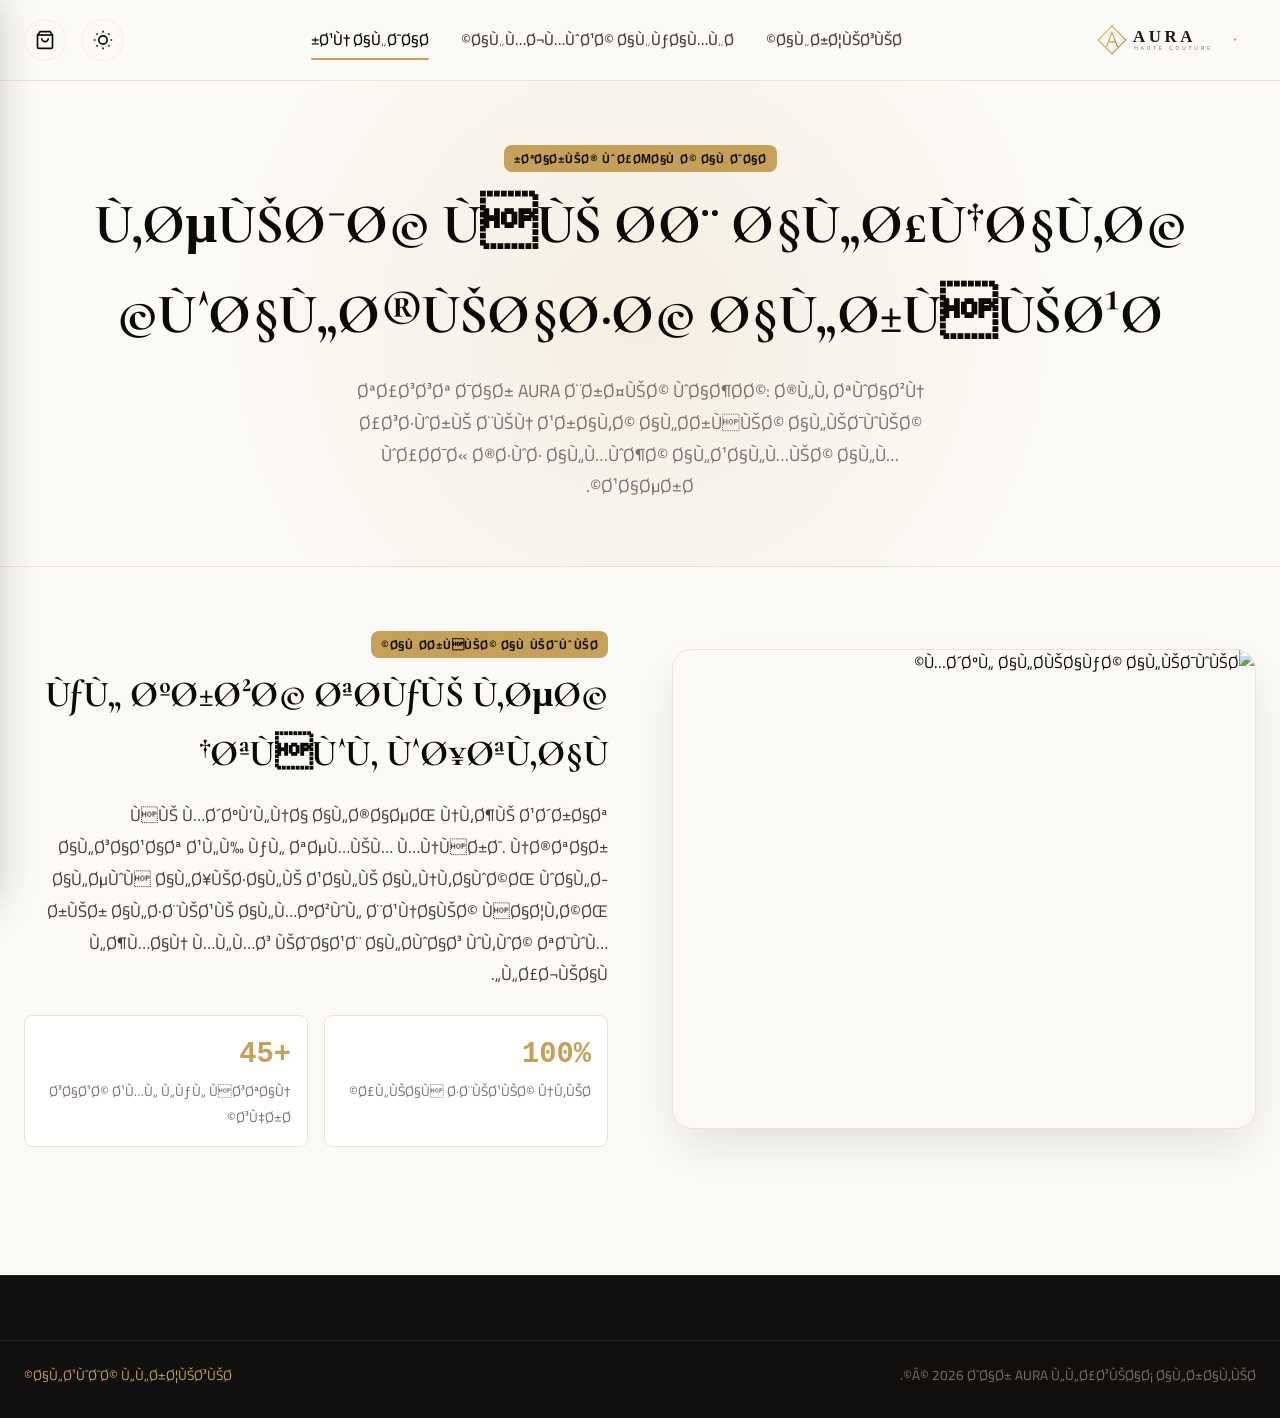
==== about.html @ a783ac0a "feat: initial commit - AURA Haute Couture luxury fashion store" ====
﻿<!DOCTYPE html>
<html lang="ar" dir="rtl" data-theme="light">
<head>
  <meta charset="UTF-8">
  <meta name="viewport" content="width=device-width, initial-scale=1.0">
  <title>Ù‚ØµØ© Ø§Ù„Ø¯Ø§Ø± â€” AURA Haute Couture</title>
  <link rel="preconnect" href="https://fonts.googleapis.com">
  <link rel="preconnect" href="https://fonts.gstatic.com" crossorigin>
  <link href="https://fonts.googleapis.com/css2?family=Cairo:wght@400;500;600;700;800&family=Cormorant+Garamond:ital,wght@0,600;0,700;1,600&family=Montserrat:wght@400;500;600;700&display=swap" rel="stylesheet">
  <style>
:root {
  /* Design Tokens from ui-ux-pro-max luxury-fashion */
  --color-primary: #1C1917;
  --color-on-primary: #FFFFFF;
  --color-secondary: #44403C;
  --color-on-secondary: #FFFFFF;
  --color-accent: #C5A059;
  --color-accent-hover: #AA853E;
  --color-accent-soft: rgba(197, 160, 89, 0.12);
  --color-background: #FBF9F5;
  --color-foreground: #0C0A09;
  --color-card: #FFFFFF;
  --color-card-foreground: #0C0A09;
  --color-muted: #F3ECE1;
  --color-muted-foreground: #78716C;
  --color-border: #E7E2DA;
  --color-border-subtle: #F0ECE4;
  --color-destructive: #DC2626;

  /* Typography */
  --font-serif: 'Cormorant Garamond', 'Cinzel', serif;
  --font-sans: 'Cairo', 'Montserrat', -apple-system, BlinkMacSystemFont, sans-serif;
  --font-mono: 'JetBrains Mono', monospace;

  /* Spacing Scale (8dp luxury rhythm) */
  --space-xs: 4px;
  --space-sm: 8px;
  --space-md: 16px;
  --space-lg: 24px;
  --space-xl: 32px;
  --space-2xl: 48px;
  --space-3xl: 64px;

  /* Elevations & Shadows */
  --shadow-sm: 0 2px 8px rgba(28, 25, 23, 0.04);
  --shadow-md: 0 10px 25px -5px rgba(28, 25, 23, 0.07);
  --shadow-lg: 0 20px 45px -10px rgba(28, 25, 23, 0.12);
  --shadow-luxury: 0 30px 60px -15px rgba(197, 160, 89, 0.2);

  /* Radii */
  --radius-sm: 8px;
  --radius-md: 14px;
  --radius-lg: 20px;
  --radius-full: 9999px;

  /* Transition curves */
  --transition-smooth: all 0.35s cubic-bezier(0.16, 1, 0.3, 1);
  --transition-fast: all 0.2s ease;
}

/* Dark Mode Overrides */
[data-theme="dark"] {
  --color-primary: #FBF9F5;
  --color-on-primary: #1C1917;
  --color-secondary: #D6D3D1;
  --color-on-secondary: #1C1917;
  --color-accent: #E5C378;
  --color-accent-hover: #D4AF37;
  --color-accent-soft: rgba(229, 195, 120, 0.14);
  --color-background: #0E0F12;
  --color-foreground: #F8FAF8;
  --color-card: #16181D;
  --color-card-foreground: #F8FAF8;
  --color-muted: #1F222A;
  --color-muted-foreground: #A1A1AA;
  --color-border: #272B35;
  --color-border-subtle: #1E2129;
  --shadow-sm: 0 2px 8px rgba(0, 0, 0, 0.4);
  --shadow-md: 0 10px 25px -5px rgba(0, 0, 0, 0.6);
  --shadow-lg: 0 20px 45px -10px rgba(0, 0, 0, 0.8);
}

/* Base reset */
*, *::before, *::after {
  box-sizing: border-box;
  margin: 0;
  padding: 0;
}

html {
  font-size: 16px;
  scroll-behavior: smooth;
}

body {
  font-family: var(--font-sans);
  background-color: var(--color-background);
  color: var(--color-foreground);
  line-height: 1.6;
  direction: rtl;
  text-align: right;
  overflow-x: hidden;
  transition: background-color 0.3s ease, color 0.3s ease;
}

/* Typography Utilities */
h1, h2, h3, h4, .font-serif {
  font-family: var(--font-serif);
  font-weight: 700;
  letter-spacing: -0.5px;
}

.text-accent { color: var(--color-accent); }
.text-muted { color: var(--color-muted-foreground); }

/* Common Buttons */
.btn {
  display: inline-flex;
  align-items: center;
  justify-content: center;
  gap: var(--space-sm);
  padding: 12px 28px;
  border-radius: var(--radius-md);
  font-weight: 700;
  font-size: 0.95rem;
  cursor: pointer;
  border: 1px solid transparent;
  transition: var(--transition-smooth);
  text-decoration: none;
  font-family: var(--font-sans);
}

.btn-primary {
  background: var(--color-primary);
  color: var(--color-on-primary);
  border-color: var(--color-primary);
}

.btn-primary:hover {
  background: var(--color-accent);
  border-color: var(--color-accent);
  color: #12100E;
  transform: translateY(-2px);
  box-shadow: var(--shadow-luxury);
}

.btn-accent {
  background: linear-gradient(135deg, var(--color-accent), var(--color-accent-hover));
  color: #12100E;
  box-shadow: 0 4px 20px var(--color-accent-soft);
}

.btn-accent:hover {
  transform: translateY(-2px);
  box-shadow: 0 8px 25px rgba(197, 160, 89, 0.35);
}

.btn-outline {
  background: transparent;
  border-color: var(--color-border);
  color: var(--color-foreground);
}

.btn-outline:hover {
  background: var(--color-muted);
  border-color: var(--color-accent);
  color: var(--color-accent);
}

.btn-icon {
  width: 42px;
  height: 42px;
  padding: 0;
  border-radius: var(--radius-full);
  display: inline-grid;
  place-items: center;
  background: transparent;
  border: 1px solid var(--color-border-subtle);
  color: var(--color-foreground);
  cursor: pointer;
  transition: var(--transition-fast);
}

.btn-icon:hover {
  background: var(--color-muted);
  color: var(--color-accent);
  border-color: var(--color-accent);
}

/* Container */
.container {
  width: 100%;
  max-width: 1280px;
  margin: 0 auto;
  padding: 0 var(--space-lg);
}

/* Header & Nav */
.site-header {
  position: sticky;
  top: 0;
  background: rgba(251, 249, 245, 0.88);
  backdrop-filter: blur(14px);
  border-bottom: 1px solid var(--color-border);
  z-index: 500;
  transition: var(--transition-fast);
}

[data-theme="dark"] .site-header {
  background: rgba(14, 15, 18, 0.88);
}

.header-inner {
  display: flex;
  justify-content: space-between;
  align-items: center;
  height: 80px;
}

.site-logo {
  display: flex;
  align-items: center;
  text-decoration: none;
}

.site-logo img, .site-logo svg {
  height: 42px;
  width: auto;
}

.main-nav {
  display: flex;
  align-items: center;
  gap: var(--space-xl);
  list-style: none;
}

.main-nav a {
  color: var(--color-secondary);
  text-decoration: none;
  font-weight: 600;
  font-size: 0.95rem;
  position: relative;
  transition: color 0.2s;
  padding: 6px 0;
}

.main-nav a:hover, .main-nav a.active {
  color: var(--color-foreground);
}

.main-nav a.active::after {
  content: '';
  position: absolute;
  bottom: 0;
  right: 0;
  width: 100%;
  height: 2px;
  background: var(--color-accent);
  border-radius: 2px;
}

.header-tools {
  display: flex;
  align-items: center;
  gap: var(--space-md);
}

.cart-trigger {
  position: relative;
}

.cart-count {
  position: absolute;
  top: -4px;
  left: -4px;
  background: var(--color-accent);
  color: #12100E;
  font-weight: 800;
  font-size: 0.7rem;
  width: 20px;
  height: 20px;
  border-radius: var(--radius-full);
  display: grid;
  place-items: center;
  box-shadow: 0 2px 6px rgba(0,0,0,0.15);
}

/* Badge tags */
.badge {
  display: inline-flex;
  align-items: center;
  padding: 4px 10px;
  border-radius: var(--radius-sm);
  font-size: 0.75rem;
  font-weight: 700;
  letter-spacing: 0.5px;
  text-transform: uppercase;
}

.badge-gold {
  background: var(--color-accent);
  color: #12100E;
}

.badge-dark {
  background: rgba(18, 16, 14, 0.85);
  color: #FFFFFF;
}

/* Card item */
.product-card {
  background: var(--color-card);
  border: 1px solid var(--color-border);
  border-radius: var(--radius-lg);
  overflow: hidden;
  transition: var(--transition-smooth);
  display: flex;
  flex-direction: column;
  position: relative;
}

.product-card:hover {
  transform: translateY(-8px);
  box-shadow: var(--shadow-lg);
  border-color: var(--color-accent);
}

.product-thumb {
  position: relative;
  aspect-ratio: 3 / 4;
  overflow: hidden;
  background: var(--color-muted);
}

.product-thumb img {
  width: 100%;
  height: 100%;
  object-fit: cover;
  transition: transform 0.6s cubic-bezier(0.16, 1, 0.3, 1);
}

.product-card:hover .product-thumb img {
  transform: scale(1.06);
}

.product-body {
  padding: var(--space-lg);
  display: flex;
  flex-direction: column;
  flex-grow: 1;
}

.product-cat {
  font-size: 0.75rem;
  font-weight: 700;
  color: var(--color-accent);
  letter-spacing: 1px;
  margin-bottom: var(--space-xs);
  text-transform: uppercase;
}

.product-title {
  font-family: var(--font-sans);
  font-size: 1.1rem;
  font-weight: 700;
  color: var(--color-foreground);
  margin-bottom: var(--space-sm);
  line-height: 1.4;
  display: -webkit-box;
  -webkit-line-clamp: 2;
  -webkit-box-orient: vertical;
  overflow: hidden;
}

.product-price {
  font-family: var(--font-mono);
  font-weight: 700;
  font-size: 1.2rem;
  color: var(--color-foreground);
  margin-top: auto;
  display: flex;
  align-items: baseline;
  gap: var(--space-sm);
}

.product-old-price {
  font-size: 0.85rem;
  color: var(--color-muted-foreground);
  text-decoration: line-through;
  font-weight: 400;
}

/* Off-canvas Cart Drawer */
.cart-drawer-overlay {
  position: fixed;
  inset: 0;
  background: rgba(0, 0, 0, 0.6);
  backdrop-filter: blur(4px);
  opacity: 0;
  visibility: hidden;
  transition: var(--transition-fast);
  z-index: 998;
}

.cart-drawer-overlay.active {
  opacity: 1;
  visibility: visible;
}

.cart-drawer {
  position: fixed;
  top: 0;
  left: 0;
  width: 100%;
  max-width: 440px;
  height: 100vh;
  background: var(--color-card);
  box-shadow: -10px 0 40px rgba(0,0,0,0.3);
  z-index: 999;
  transform: translateX(-100%);
  transition: var(--transition-smooth);
  display: flex;
  flex-direction: column;
}

.cart-drawer.active {
  transform: translateX(0);
}

.cart-drawer-header {
  padding: var(--space-lg);
  border-bottom: 1px solid var(--color-border);
  display: flex;
  justify-content: space-between;
  align-items: center;
}

.cart-items-list {
  flex-grow: 1;
  overflow-y: auto;
  padding: var(--space-lg);
  display: flex;
  flex-direction: column;
  gap: var(--space-md);
}

.cart-item-row {
  display: flex;
  gap: var(--space-md);
  align-items: center;
  padding-bottom: var(--space-md);
  border-bottom: 1px solid var(--color-border-subtle);
}

.cart-item-img {
  width: 70px;
  height: 85px;
  border-radius: var(--radius-sm);
  object-fit: cover;
  background: var(--color-muted);
}

.cart-item-info {
  flex-grow: 1;
}

.cart-drawer-footer {
  padding: var(--space-lg);
  border-top: 1px solid var(--color-border);
  background: var(--color-muted);
}

/* Footer */
.site-footer {
  background: #11100F;
  color: #D6D3D1;
  padding: var(--space-3xl) 0 var(--space-xl);
  border-top: 1px solid rgba(255, 255, 255, 0.08);
}

.footer-grid {
  display: grid;
  grid-template-columns: 2fr 1fr 1fr 1.5fr;
  gap: var(--space-2xl);
  margin-bottom: var(--space-3xl);
}

.footer-col h4 {
  color: #FFFFFF;
  font-size: 1.15rem;
  margin-bottom: var(--space-lg);
  position: relative;
  padding-bottom: var(--space-xs);
}

.footer-col ul {
  list-style: none;
  display: flex;
  flex-direction: column;
  gap: var(--space-sm);
}

.footer-col a {
  color: #A8A29E;
  text-decoration: none;
  font-size: 0.9rem;
  transition: color 0.2s;
}

.footer-col a:hover {
  color: var(--color-accent);
}

.footer-bottom {
  padding-top: var(--space-lg);
  border-top: 1px solid rgba(255, 255, 255, 0.08);
  display: flex;
  justify-content: space-between;
  align-items: center;
  font-size: 0.85rem;
  color: #78716C;
}

/* Responsive */
@media (max-width: 992px) {
  .footer-grid { grid-template-columns: 1fr 1fr; }
  .main-nav { display: none; }
}

@media (max-width: 640px) {
  .footer-grid { grid-template-columns: 1fr; }
  .header-inner { height: 68px; }
  .container { padding: 0 var(--space-md); }
}

</style>
  <style>
    .story-hero {
      padding: var(--space-3xl) 0;
      text-align: center;
      background: radial-gradient(circle at 50% 50%, var(--color-accent-soft), transparent 60%);
      border-bottom: 1px solid var(--color-border);
    }

    .story-grid {
      display: grid;
      grid-template-columns: 1fr 1fr;
      gap: var(--space-3xl);
      padding: var(--space-3xl) 0;
      align-items: center;
    }

    .story-img-frame {
      border-radius: var(--radius-lg);
      overflow: hidden;
      box-shadow: var(--shadow-lg);
      border: 1px solid var(--color-border);
      height: 480px;
    }

    .story-img-frame img {
      width: 100%;
      height: 100%;
      object-fit: cover;
    }

    @media (max-width: 800px) {
      .story-grid { grid-template-columns: 1fr; }
      .story-img-frame { height: 320px; }
    }
  </style>
</head>
<body>

  <!-- Site Header -->
  <header class="site-header">
    <div class="container header-inner">
      <a href="index.html" class="site-logo">
        <img src="./assets/icons/logo.svg" alt="AURA Logo">
      </a>
      <nav>
        <ul class="main-nav">
          <li><a href="index.html">Ø§Ù„Ø±Ø¦ÙŠØ³ÙŠØ©</a></li>
          <li><a href="catalog.html">Ø§Ù„Ù…Ø¬Ù…ÙˆØ¹Ø© Ø§Ù„ÙƒØ§Ù…Ù„Ø©</a></li>
          <li><a href="about.html" class="active">Ø¹Ù† Ø§Ù„Ø¯Ø§Ø±</a></li>
        </ul>
      </nav>
      <div class="header-tools">
        <button class="btn-icon theme-toggle" title="ØªØºÙŠÙŠØ± Ø§Ù„Ù…Ø¸Ù‡Ø±">
          <svg width="20" height="20" viewBox="0 0 24 24" fill="none" stroke="currentColor" stroke-width="2"><circle cx="12" cy="12" r="5"/><path d="M12 1v2M12 21v2M4.22 4.22l1.42 1.42M18.36 18.36l1.42 1.42M1 12h2M21 12h2M4.22 19.78l1.42-1.42M18.36 5.64l1.42-1.42"/></svg>
        </button>
        <button class="btn-icon cart-trigger" title="Ø­Ù‚ÙŠØ¨Ø© Ø§Ù„ØªØ³ÙˆÙ‚">
          <span class="cart-count">0</span>
          <svg width="20" height="20" viewBox="0 0 24 24" fill="none" stroke="currentColor" stroke-width="2"><path d="M6 2L3 6v14a2 2 0 0 0 2 2h14a2 2 0 0 0 2-2V6l-3-4z"/><line x1="3" y1="6" x2="21" y2="6"/><path d="M16 10a4 4 0 0 1-8 0"/></svg>
        </button>
      </div>
    </div>
  </header>

  <!-- Story Hero -->
  <section class="story-hero">
    <div class="container">
      <span class="badge badge-gold" style="margin-bottom: var(--space-sm);">ØªØ§Ø±ÙŠØ® ÙˆØ£ØµØ§Ù„Ø© Ø§Ù„Ø¯Ø§Ø±</span>
      <h1 style="font-size: 3.5rem; margin-bottom: var(--space-md);">Ù‚ØµÙŠØ¯Ø© ÙÙŠ Ø­Ø¨ Ø§Ù„Ø£Ù†Ø§Ù‚Ø© ÙˆØ§Ù„Ø®ÙŠØ§Ø·Ø© Ø§Ù„Ø±ÙÙŠØ¹Ø©</h1>
      <p class="text-muted" style="max-width: 600px; margin: 0 auto; font-size: 1.1rem; line-height: 1.8;">
        ØªØ£Ø³Ø³Øª Ø¯Ø§Ø± AURA Ø¨Ø±Ø¤ÙŠØ© ÙˆØ§Ø¶Ø­Ø©: Ø®Ù„Ù‚ ØªÙˆØ§Ø²Ù† Ø£Ø³Ø·ÙˆØ±ÙŠ Ø¨ÙŠÙ† Ø¹Ø±Ø§Ù‚Ø© Ø§Ù„Ø­Ø±ÙÙŠØ© Ø§Ù„ÙŠØ¯ÙˆÙŠØ© ÙˆØ£Ø­Ø¯Ø« Ø®Ø·ÙˆØ· Ø§Ù„Ù…ÙˆØ¶Ø© Ø§Ù„Ø¹Ø§Ù„Ù…ÙŠØ© Ø§Ù„Ù…Ø¹Ø§ØµØ±Ø©.
      </p>
    </div>
  </section>

  <!-- Story Body -->
  <main class="container">
    <div class="story-grid">
      <div class="story-img-frame">
        <img src="https://images.unsplash.com/photo-1558769132-cb1aea458c5e?q=80&w=1000&auto=format&fit=crop" alt="Ù…Ø´ØºÙ„ Ø§Ù„Ø­ÙŠØ§ÙƒØ© Ø§Ù„ÙŠØ¯ÙˆÙŠØ©">
      </div>
      <div>
        <span class="badge badge-gold" style="margin-bottom: var(--space-sm);">Ø§Ù„Ø­Ø±ÙÙŠØ© Ø§Ù„ÙŠØ¯ÙˆÙŠØ©</span>
        <h2 style="font-size: 2.3rem; margin-bottom: var(--space-md);">ÙƒÙ„ ØºØ±Ø²Ø© ØªØ­ÙƒÙŠ Ù‚ØµØ© ØªÙÙˆÙ‚ ÙˆØ¥ØªÙ‚Ø§Ù†</h2>
        <p style="color: var(--color-secondary); line-height: 1.9; font-size: 1.05rem; margin-bottom: var(--space-lg);">
          ÙÙŠ Ù…Ø´ØºÙ‘Ù„Ù†Ø§ Ø§Ù„Ø®Ø§ØµØŒ Ù†Ù‚Ø¶ÙŠ Ø¹Ø´Ø±Ø§Øª Ø§Ù„Ø³Ø§Ø¹Ø§Øª Ø¹Ù„Ù‰ ÙƒÙ„ ØªØµÙ…ÙŠÙ… Ù…Ù†ÙØ±Ø¯. Ù†Ø®ØªØ§Ø± Ø§Ù„ØµÙˆÙ Ø§Ù„Ø¥ÙŠØ·Ø§Ù„ÙŠ Ø¹Ø§Ù„ÙŠ Ø§Ù„Ù†Ù‚Ø§ÙˆØ©ØŒ ÙˆØ§Ù„Ø­Ø±ÙŠØ± Ø§Ù„Ø·Ø¨ÙŠØ¹ÙŠ Ø§Ù„Ù…ØºØ²ÙˆÙ„ Ø¨Ø¹Ù†Ø§ÙŠØ© ÙØ§Ø¦Ù‚Ø©ØŒ Ù„Ø¶Ù…Ø§Ù† Ù…Ù„Ù…Ø³ ÙŠØ¯Ø§Ø¹Ø¨ Ø§Ù„Ø­ÙˆØ§Ø³ ÙˆÙ‚ÙˆØ© ØªØ¯ÙˆÙ… Ù„Ø£Ø¬ÙŠØ§Ù„.
        </p>
        <div style="display: grid; grid-template-columns: 1fr 1fr; gap: var(--space-md);">
          <div style="background: var(--color-card); padding: var(--space-md); border-radius: var(--radius-sm); border: 1px solid var(--color-border);">
            <strong style="font-size: 1.8rem; font-family: var(--font-mono); color: var(--color-accent); display: block;">100%</strong>
            <span style="font-size: 0.85rem; color: var(--color-muted-foreground);">Ø£Ù„ÙŠØ§Ù Ø·Ø¨ÙŠØ¹ÙŠØ© Ù†Ù‚ÙŠØ©</span>
          </div>
          <div style="background: var(--color-card); padding: var(--space-md); border-radius: var(--radius-sm); border: 1px solid var(--color-border);">
            <strong style="font-size: 1.8rem; font-family: var(--font-mono); color: var(--color-accent); display: block;">+45</strong>
            <span style="font-size: 0.85rem; color: var(--color-muted-foreground);">Ø³Ø§Ø¹Ø© Ø¹Ù…Ù„ Ù„ÙƒÙ„ ÙØ³ØªØ§Ù† Ø³Ù‡Ø±Ø©</span>
          </div>
        </div>
      </div>
    </div>
  </main>

  <!-- Cart Drawer Component -->
  <div class="cart-drawer-overlay" id="cart-overlay"></div>
  <aside class="cart-drawer" id="cart-drawer">
    <div class="cart-drawer-header">
      <div style="display: flex; align-items: center; gap: var(--space-sm);">
        <h3 style="font-size: 1.25rem;">Ø­Ù‚ÙŠØ¨Ø© Ø§Ù„Ù…Ø´ØªØ±ÙŠØ§Øª</h3>
        <span class="badge badge-gold cart-count">0</span>
      </div>
      <button class="btn-icon" id="close-cart-btn" style="border:none;">âœ•</button>
    </div>
    <div class="cart-items-list" id="cart-items-list"></div>
    <div class="cart-drawer-footer">
      <div style="display: flex; justify-content: space-between; align-items: center; margin-bottom: var(--space-md);">
        <span style="color: var(--color-muted-foreground); font-weight: 600;">Ø§Ù„Ù…Ø¬Ù…ÙˆØ¹ Ø§Ù„ÙØ±Ø¹ÙŠ:</span>
        <span id="cart-total-price" style="font-size: 1.3rem; font-weight: 800; font-family: var(--font-mono); color: var(--color-foreground);">0 Ø¯Ø¬</span>
      </div>
      <a href="checkout.html" class="btn btn-primary" style="width: 100%; border-radius: var(--radius-md);">Ù…ØªØ§Ø¨Ø¹Ø© Ø¥ØªÙ…Ø§Ù… Ø§Ù„Ø·Ù„Ø¨</a>
    </div>
  </aside>

  <!-- Footer -->
  <footer class="site-footer" style="margin-top: var(--space-3xl);">
    <div class="container footer-bottom">
      <p>Â© 2026 Ø¯Ø§Ø± AURA Ù„Ù„Ø£Ø²ÙŠØ§Ø¡ Ø§Ù„Ø±Ø§Ù‚ÙŠØ©.</p>
      <p><a href="index.html" style="color:var(--color-accent);text-decoration:none;">Ø§Ù„Ø¹ÙˆØ¯Ø© Ù„Ù„Ø±Ø¦ÙŠØ³ÙŠØ©</a></p>
    </div>
  </footer>

  <script>
window.AURA_EMBEDDED_PRODUCTS = [
  {
    "id": "prod-1",
    "nameAr": "Ù…Ø¹Ø·Ù ØµÙˆÙ ÙƒØ´Ù…ÙŠØ± Ø¥ÙŠØ·Ø§Ù„ÙŠ Ø¨Ø§Ù„Ù„ÙˆÙ† Ø§Ù„Ø±Ù…Ù„ÙŠ",
    "nameFr": "Manteau Cachemire Beige Royal",
    "category": "coats",
    "categoryAr": "Ù…Ø¹Ø§Ø·Ù ÙØ§Ø®Ø±Ø©",
    "gender": "women",
    "price": 48500,
    "oldPrice": 56000,
    "rating": 4.9,
    "reviewsCount": 42,
    "badge": "Ø¬Ø¯ÙŠØ¯",
    "isFeatured": true,
    "image": "https://images.unsplash.com/photo-1539109136881-3be0616acf4b?q=80&w=800&auto=format&fit=crop",
    "gallery": [
      "https://images.unsplash.com/photo-1539109136881-3be0616acf4b?q=80&w=800&auto=format&fit=crop",
      "https://images.unsplash.com/photo-1544441893-675973e31985?q=80&w=800&auto=format&fit=crop"
    ],
    "description": "Ù…Ø¹Ø·Ù Ù…ØµÙ†ÙˆØ¹ ÙŠØ¯ÙˆÙŠØ§Ù‹ Ù…Ù† Ø£ÙØ®Ø± Ø£Ù„ÙŠØ§Ù Ø§Ù„ÙƒØ´Ù…ÙŠØ± Ø§Ù„Ø¥ÙŠØ·Ø§Ù„ÙŠØ© Ø¨Ù†Ø³Ø¨Ø© 100%. ØªØµÙ…ÙŠÙ… ÙƒÙ„Ø§Ø³ÙŠÙƒÙŠ Ø§Ù†Ø³ÙŠØ§Ø¨ÙŠ Ø¨Ø£Ø²Ø±Ø§Ø± Ù‚Ø±Ù†ÙŠØ© Ø·Ø¨ÙŠØ¹ÙŠØ© ÙˆØ¨Ø·Ø§Ù†Ø© Ù…Ù† Ø§Ù„Ø­Ø±ÙŠØ± Ø§Ù„Ø®Ø§Ù„ØµØŒ Ù…Ø«Ø§Ù„ÙŠ Ù„Ù„Ø¥Ø·Ù„Ø§Ù„Ø§Øª Ø§Ù„Ø´ØªÙˆÙŠØ© Ø§Ù„ÙØ®Ù…Ø©.",
    "sizes": ["S", "M", "L", "XL"],
    "colors": [
      { "name": "Ø¨ÙŠØ¬ Ø±Ù…Ù„ÙŠ", "hex": "#D8C7B0" },
      { "name": "Ø£Ø³ÙˆØ¯ ÙØ­Ù…ÙŠ", "hex": "#1C1917" }
    ],
    "inStock": true
  },
  {
    "id": "prod-2",
    "nameAr": "ÙØ³ØªØ§Ù† Ø³Ù‡Ø±Ø© Ù…Ù† Ø§Ù„Ø­Ø±ÙŠØ± Ø§Ù„Ø¥Ù…Ø¨Ø±Ø§Ø·ÙˆØ±ÙŠ Ø§Ù„Ø²Ù…Ø±Ø¯ÙŠ",
    "nameFr": "Robe de SoirÃ©e Soie Ã‰meraude",
    "category": "dresses",
    "categoryAr": "ÙØ³Ø§ØªÙŠÙ† Ø³Ù‡Ø±Ø©",
    "gender": "women",
    "price": 52000,
    "oldPrice": null,
    "rating": 5.0,
    "reviewsCount": 28,
    "badge": "Ø§Ù„Ø£ÙƒØ«Ø± Ø·Ù„Ø¨Ø§Ù‹",
    "isFeatured": true,
    "image": "https://images.unsplash.com/photo-1515886657613-9f3515b0c78f?q=80&w=800&auto=format&fit=crop",
    "gallery": [
      "https://images.unsplash.com/photo-1515886657613-9f3515b0c78f?q=80&w=800&auto=format&fit=crop",
      "https://images.unsplash.com/photo-1566174053879-31528523f8ae?q=80&w=800&auto=format&fit=crop"
    ],
    "description": "ÙØ³ØªØ§Ù† Ø³Ù‡Ø±Ø© Ø±Ø§Ù‚Ù Ø¨Ù‚ØµÙ‘Ø© Ù…ÙŠØ±Ù…ÙŠØ¯ Ù…ØªØ¯Ø±Ø¬Ø©ØŒ Ù…Ù†Ø³ÙˆØ¬ Ù…Ù† Ø§Ù„Ø­Ø±ÙŠØ± Ø§Ù„Ø·Ø¨ÙŠØ¹ÙŠ Ø§Ù„Ù†Ù‚ÙŠ Ø°Ùˆ Ø¨Ø±ÙŠÙ‚ Ø£Ø®Ø¶Ø± Ø²Ù…Ø±Ø¯ÙŠ Ø³Ø§Ø­Ø±. ØµÙÙ…Ù… Ù„ÙŠÙ…Ù†Ø­Ùƒ Ù‡ÙŠØ¨Ø© ÙˆØ£Ù†Ø§Ù‚Ø© Ø®Ø§Ù„Ø¯Ø© ÙÙŠ Ø£Ø±Ù‚Ù‰ Ø§Ù„Ø­ÙÙ„Ø§Øª ÙˆØ§Ù„Ù…Ù†Ø§Ø³Ø¨Ø§Øª.",
    "sizes": ["XS", "S", "M", "L"],
    "colors": [
      { "name": "Ø²Ù…Ø±Ø¯ÙŠ Ù…Ù„ÙƒÙŠ", "hex": "#0D4D3D" },
      { "name": "Ø¹Ù†Ø§Ø¨ÙŠ Ø¯Ø§ÙƒÙ†", "hex": "#581825" }
    ],
    "inStock": true
  },
  {
    "id": "prod-3",
    "nameAr": "Ø¨Ø¯Ù„Ø© ØªÙˆÙƒØ³ÙŠØ¯Ùˆ Ø±Ø³Ù…ÙŠØ© Ù…Ù† Ø§Ù„ØµÙˆÙ Ø§Ù„Ø®Ø§Ù„Øµ",
    "nameFr": "Costume Smoking Laine Fine",
    "category": "suits",
    "categoryAr": "Ø¨Ø¯Ù„Ø§Øª Ø±Ø³Ù…ÙŠØ©",
    "gender": "men",
    "price": 64000,
    "oldPrice": 72000,
    "rating": 4.8,
    "reviewsCount": 35,
    "badge": "Ø­ØµØ±ÙŠØ©",
    "isFeatured": true,
    "image": "https://images.unsplash.com/photo-1507679799987-c73779587ccf?q=80&w=800&auto=format&fit=crop",
    "gallery": [
      "https://images.unsplash.com/photo-1507679799987-c73779587ccf?q=80&w=800&auto=format&fit=crop",
      "https://images.unsplash.com/photo-1594938298603-c8148c4dae35?q=80&w=800&auto=format&fit=crop"
    ],
    "description": "Ø·Ù‚Ù… Ø¨Ø¯Ù„Ø© Ø±Ø³Ù…ÙŠØ© Ù…ØµÙ…Ù…Ø© Ø¨Ù†Ù…Ø· Ø§Ù„Ø®ÙŠØ§Ø·Ø© Ø§Ù„Ø¥Ù†Ø¬Ù„ÙŠØ²ÙŠØ© Ø§Ù„ÙØ§Ø®Ø±Ø© (Super 140s Wool). ÙŠØ§Ù‚Ø© Ø´Ø§Ù„ Ø³Ø§ØªØ§Ù†ÙŠØ© ØªØ¶ÙÙŠ Ù„Ù…Ø³Ø© Ø£Ø±Ø³ØªÙ‚Ø±Ø§Ø·ÙŠØ© Ù…ØªÙƒØ§Ù…Ù„Ø© Ù„Ø±Ø¬Ø§Ù„ Ø§Ù„Ø£Ø¹Ù…Ø§Ù„ ÙˆØ§Ù„Ù…Ù†Ø§Ø³Ø¨Ø§Øª Ø§Ù„Ø±Ø³Ù…ÙŠØ© Ø§Ù„ÙƒØ¨Ø±Ù‰.",
    "sizes": ["48", "50", "52", "54"],
    "colors": [
      { "name": "Ø£Ø³ÙˆØ¯ Ù†Ø§ÙŠØª", "hex": "#0A0A0A" },
      { "name": "Ø£Ø²Ø±Ù‚ Ù…Ù†ØªØµÙ Ø§Ù„Ù„ÙŠÙ„", "hex": "#131C2E" }
    ],
    "inStock": true
  },
  {
    "id": "prod-4",
    "nameAr": "Ø­Ù‚ÙŠØ¨Ø© ÙŠØ¯ Ù…ÙˆÙ†ÙˆØºØ±Ø§Ù… Ù…Ù† Ø¬Ù„Ø¯ Ø§Ù„Ø¹Ø¬Ù„ Ø§Ù„Ø·Ø¨ÙŠØ¹ÙŠ",
    "nameFr": "Sac en Cuir Iconique AURA",
    "category": "accessories",
    "categoryAr": "Ø­Ù‚Ø§Ø¦Ø¨ ÙˆØ¥ÙƒØ³Ø³ÙˆØ§Ø±Ø§Øª",
    "gender": "unisex",
    "price": 31500,
    "oldPrice": null,
    "rating": 4.9,
    "reviewsCount": 19,
    "badge": "Ø¥ØµØ¯Ø§Ø± Ù…Ø­Ø¯ÙˆØ¯",
    "isFeatured": true,
    "image": "https://images.unsplash.com/photo-1584917865442-de89df76afd3?q=80&w=800&auto=format&fit=crop",
    "gallery": [
      "https://images.unsplash.com/photo-1584917865442-de89df76afd3?q=80&w=800&auto=format&fit=crop"
    ],
    "description": "Ø­Ù‚ÙŠØ¨Ø© ÙƒØªÙ Ù…ØµÙ†Ù‘Ø¹Ø© ÙŠØ¯ÙˆÙŠØ§Ù‹ Ø¨Ø¬Ù„ÙˆØ¯ Ø¥ÙŠØ·Ø§Ù„ÙŠØ© Ù…Ø¯Ø¨ÙˆØºØ© Ø¹Ø¶ÙˆÙŠØ§Ù‹ØŒ Ù…Ø²Ø¯Ø§Ù†Ø© Ø¨Ù…Ø´Ø¨Ùƒ Ø§Ù„Ù‚ÙÙ„ Ø§Ù„Ø°Ù‡Ø¨ÙŠ Ø§Ù„Ø£ÙŠÙ‚ÙˆÙ†ÙŠ Ø§Ù„Ø®Ø§Øµ Ø¨Ø¯Ø§Ø± AURA.",
    "sizes": ["Standard"],
    "colors": [
      { "name": "Ù‡Ø§ÙØ§Ù† ØªÙˆØ¨Ø§ÙƒÙˆ", "hex": "#7A4A28" },
      { "name": "Ø£Ø³ÙˆØ¯ Ù…Ø°Ù‡Ø¨", "hex": "#1A1A1A" }
    ],
    "inStock": true
  },
  {
    "id": "prod-5",
    "nameAr": "Ù‚Ù…ÙŠØµ ÙƒØªØ§Ù† ÙØ±Ù†Ø³ÙŠ Ø¨Ø£Ø²Ø±Ø§Ø± Ù„Ø¤Ù„Ø¤ÙŠØ©",
    "nameFr": "Chemise Lin FranÃ§ais Pure",
    "category": "shirts",
    "categoryAr": "Ù‚Ù…ØµØ§Ù† ÙØ§Ø®Ø±Ø©",
    "gender": "men",
    "price": 19800,
    "oldPrice": 23000,
    "rating": 4.7,
    "reviewsCount": 51,
    "badge": null,
    "isFeatured": false,
    "image": "https://images.unsplash.com/photo-1602810318383-e386cc2a3ccf?q=80&w=800&auto=format&fit=crop",
    "gallery": [
      "https://images.unsplash.com/photo-1602810318383-e386cc2a3ccf?q=80&w=800&auto=format&fit=crop"
    ],
    "description": "Ù‚Ù…ÙŠØµ ØµÙŠÙÙŠ Ù…Ù† Ø®ÙŠÙˆØ· Ø§Ù„ÙƒØªØ§Ù† Ø§Ù„Ù†ÙˆØ±Ù…Ø§Ù†Ø¯ÙŠ Ø§Ù„Ø·Ø¨ÙŠØ¹ÙŠØŒ Ø®ÙÙŠÙ Ø§Ù„ÙˆØ²Ù† ÙˆÙŠÙˆÙØ± ØªÙ†ÙØ³Ø§Ù‹ ÙØ§Ø¦Ù‚Ø§Ù‹ Ù…Ø¹ Ù…Ù„Ù…Ø³ ÙØ®Ù… ÙˆÙ…ØªØ§Ù†Ø© Ø¹Ø§Ù„ÙŠØ©.",
    "sizes": ["M", "L", "XL", "XXL"],
    "colors": [
      { "name": "Ø£Ø¨ÙŠØ¶ Ù†Ø§ØµØ¹", "hex": "#FFFFFF" },
      { "name": "Ø£Ø²Ø±Ù‚ Ø³Ù…Ø§ÙˆÙŠ", "hex": "#BFD7ED" }
    ],
    "inStock": true
  },
  {
    "id": "prod-6",
    "nameAr": "ÙØ³ØªØ§Ù† Ø¨Ù„ÙŠØ²Ø± Ø¹ØµØ±ÙŠ Ø¨ØªÙØ§ØµÙŠÙ„ Ø°Ù‡Ø¨ÙŠØ©",
    "nameFr": "Robe Blazer Minimaliste",
    "category": "dresses",
    "categoryAr": "ÙØ³Ø§ØªÙŠÙ† Ø³Ù‡Ø±Ø©",
    "gender": "women",
    "price": 36000,
    "oldPrice": null,
    "rating": 4.9,
    "reviewsCount": 16,
    "badge": "ØªØ±ÙŠÙ†Ø¯",
    "isFeatured": false,
    "image": "https://images.unsplash.com/photo-1572804013309-59a88b7e92f1?q=80&w=800&auto=format&fit=crop",
    "gallery": [
      "https://images.unsplash.com/photo-1572804013309-59a88b7e92f1?q=80&w=800&auto=format&fit=crop"
    ],
    "description": "ØªØµÙ…ÙŠÙ… Ø¬Ø±ÙŠØ¡ ÙŠØ¬Ù…Ø¹ Ø¨ÙŠÙ† Ù‡ÙŠØ¨Ø© Ø§Ù„Ø¨Ø¯Ù„Ø© Ø§Ù„Ø±Ø¬Ø§Ù„ÙŠØ© ÙˆÙ†Ø¹ÙˆÙ…Ø© Ø§Ù„ÙØ³ØªØ§Ù† Ø§Ù„Ù†Ø³Ø§Ø¦ÙŠØŒ Ù…Ø²ÙˆØ¯ Ø¨Ø­Ø²Ø§Ù… Ù‚Ù…Ø§Ø´ÙŠ ÙˆØ£Ø²Ø±Ø§Ø± Ù…Ø²Ø¯ÙˆØ¬Ø© Ù…Ø·Ø¹Ù…Ø© Ø¨Ø§Ù„Ø°Ù‡Ø¨.",
    "sizes": ["S", "M", "L"],
    "colors": [
      { "name": "Ø£Ø¨ÙŠØ¶ Ø¹Ø§Ø¬ÙŠ", "hex": "#F4F0EA" },
      { "name": "ÙƒØ­Ù„ÙŠ ÙƒÙ„Ø§Ø³ÙŠÙƒ", "hex": "#1B2232" }
    ],
    "inStock": true
  },
  {
    "id": "prod-7",
    "nameAr": "Ø­Ø°Ø§Ø¡ Ø£ÙˆÙƒØ³ÙÙˆØ±Ø¯ Ø¬Ù„Ø¯ÙŠ Ù…ØµÙ†ÙˆØ¹ ÙŠØ¯ÙˆÙŠØ§Ù‹",
    "nameFr": "Chaussures Richelieu Cuir Artisanal",
    "category": "shoes",
    "categoryAr": "Ø£Ø­Ø°ÙŠØ© ÙˆØ¥ÙƒØ³Ø³ÙˆØ§Ø±Ø§Øª",
    "gender": "men",
    "price": 42000,
    "oldPrice": 49000,
    "rating": 4.9,
    "reviewsCount": 38,
    "badge": "ØµÙ†Ø§Ø¹Ø© ÙŠØ¯ÙˆÙŠØ©",
    "isFeatured": false,
    "image": "https://images.unsplash.com/photo-1614252235316-8c857d38b5f4?q=80&w=800&auto=format&fit=crop",
    "gallery": [
      "https://images.unsplash.com/photo-1614252235316-8c857d38b5f4?q=80&w=800&auto=format&fit=crop"
    ],
    "description": "Ø­Ø°Ø§Ø¡ ÙƒÙ„Ø§Ø³ÙŠÙƒÙŠ Ø¨Ù†Ø¸Ø§Ù… Ø®ÙŠØ§Ø·Ø© ØºÙˆØ¯ÙŠØ± (Goodyear Welted) Ù„Ø¶Ù…Ø§Ù† Ø£Ù‚ØµÙ‰ Ø¯Ø±Ø¬Ø§Øª Ø§Ù„Ø±Ø§Ø­Ø© ÙˆØ§Ù„Ø¹Ù…Ø± Ø§Ù„Ù…Ø¯ÙŠØ¯ØŒ Ù…Ù„Ù…Ø¹ Ø¨Ø²ÙŠÙˆØª Ù†Ø¨Ø§ØªÙŠØ© Ø·Ø¨ÙŠØ¹ÙŠØ©.",
    "sizes": ["40", "41", "42", "43", "44"],
    "colors": [
      { "name": "Ø¨Ù†ÙŠ Ù…Ø­Ø±ÙˆÙ‚", "hex": "#3E2723" },
      { "name": "Ø£Ø³ÙˆØ¯ Ù„Ø§Ù…Ø¹", "hex": "#111111" }
    ],
    "inStock": true
  },
  {
    "id": "prod-8",
    "nameAr": "ÙˆØ´Ø§Ø­ ÙƒØ´Ù…ÙŠØ± Ù…Ø·Ø±Ø² Ø¨Ø®ÙŠÙˆØ· Ø§Ù„Ø­Ø±ÙŠØ±",
    "nameFr": "Ã‰charpe Cachemire Broderie Or",
    "category": "accessories",
    "categoryAr": "Ø­Ù‚Ø§Ø¦Ø¨ ÙˆØ¥ÙƒØ³Ø³ÙˆØ§Ø±Ø§Øª",
    "gender": "unisex",
    "price": 16500,
    "oldPrice": null,
    "rating": 4.8,
    "reviewsCount": 22,
    "badge": null,
    "isFeatured": false,
    "image": "https://images.unsplash.com/photo-1601924994987-69e26d50dc26?q=80&w=800&auto=format&fit=crop",
    "gallery": [
      "https://images.unsplash.com/photo-1601924994987-69e26d50dc26?q=80&w=800&auto=format&fit=crop"
    ],
    "description": "ÙˆØ´Ø§Ø­ Ø¯Ø§ÙØ¦ Ø¨Ù…Ù„Ù…Ø³ Ø­Ø±ÙŠØ±ÙŠ Ù†Ø§Ø¹Ù… Ù„Ø§ ÙŠØ¶Ø§Ù‡Ù‰ØŒ ØªØªØ®Ù„Ù„Ù‡ Ù†Ù‚ÙˆØ´ Ø¯Ù‚ÙŠÙ‚Ø© Ù…Ø­Ø§ÙƒØ© ÙŠØ¯ÙˆÙŠÙ‹Ø§ ØªØ¹ÙƒØ³ Ø£ØµØ§Ù„Ø© ÙˆØªØ§Ø±ÙŠØ® Ø§Ù„Ø¯Ø§Ø± Ø§Ù„Ø¹Ø±ÙŠÙ‚Ø©.",
    "sizes": ["One Size"],
    "colors": [
      { "name": "Ø±Ù…Ø§Ø¯ÙŠ Ù†Ø§Ø¹Ù…", "hex": "#9E9E9E" },
      { "name": "Ø¨ÙŠØ¬ Ø¹Ø³Ù„ÙŠ", "hex": "#CBB89D" }
    ],
    "inStock": true
  }
]
;
// AURA Haute Couture - Main Store Controller

class AuraStore {
  constructor() {
    this.products = [];
    this.cart = JSON.parse(localStorage.getItem('aura_cart') || '[]');
    this.theme = localStorage.getItem('aura_theme') || 'light';
    this.currency = 'Ø¯Ø¬';
    this.init();
  }

  async init() {
    this.applyTheme(this.theme);
    await this.loadProducts();
    this.updateCartBadge();
    this.renderCartDrawer();
    this.bindEvents();
  }

  async loadProducts() {
    try {
      this.products = window.AURA_EMBEDDED_PRODUCTS || [];
    } catch (e) {
      console.error('Failed to load products:', e);
    }
  }

  applyTheme(theme) {
    document.documentElement.setAttribute('data-theme', theme);
    localStorage.setItem('aura_theme', theme);
    this.theme = theme;
    
    // Update logo color if needed
    const logoImg = document.querySelector('.site-logo img');
    if (logoImg) {
      logoImg.src = theme === 'dark' ? './assets/icons/logo-light.svg' : './assets/icons/logo.svg';
    }
  }

  toggleTheme() {
    const nextTheme = this.theme === 'light' ? 'dark' : 'light';
    this.applyTheme(nextTheme);
  }

  formatPrice(num) {
    return num.toLocaleString('fr-DZ') + ' ' + this.currency;
  }

  addToCart(productId, size = 'M', color = null) {
    const product = this.products.find(p => p.id === productId);
    if (!product) return;

    const existing = this.cart.find(item => item.id === productId && item.size === size);
    if (existing) {
      existing.quantity += 1;
    } else {
      this.cart.push({
        id: product.id,
        nameAr: product.nameAr,
        price: product.price,
        image: product.image,
        size: size,
        color: color || (product.colors && product.colors[0]?.name) || 'Ø§ÙØªØ±Ø§Ø¶ÙŠ',
        quantity: 1
      });
    }

    this.saveCart();
    this.showToast(`ØªÙ…Øª Ø¥Ø¶Ø§ÙØ© "${product.nameAr}" Ø¥Ù„Ù‰ Ø­Ù‚ÙŠØ¨Ø© Ø§Ù„ØªØ³ÙˆÙ‚`);
    this.openCart();
  }

  removeFromCart(productId, size) {
    this.cart = this.cart.filter(item => !(item.id === productId && item.size === size));
    this.saveCart();
    this.renderCartDrawer();
  }

  updateQuantity(productId, size, delta) {
    const item = this.cart.find(i => i.id === productId && i.size === size);
    if (!item) return;
    item.quantity += delta;
    if (item.quantity <= 0) {
      this.removeFromCart(productId, size);
    } else {
      this.saveCart();
      this.renderCartDrawer();
    }
  }

  saveCart() {
    localStorage.setItem('aura_cart', JSON.stringify(this.cart));
    this.updateCartBadge();
    this.renderCartDrawer();
  }

  getCartTotal() {
    return this.cart.reduce((sum, item) => sum + (item.price * item.quantity), 0);
  }

  getCartCount() {
    return this.cart.reduce((sum, item) => sum + item.quantity, 0);
  }

  updateCartBadge() {
    const badges = document.querySelectorAll('.cart-count');
    const count = this.getCartCount();
    badges.forEach(b => {
      b.textContent = count;
      b.style.display = count > 0 ? 'grid' : 'none';
    });
  }

  renderCartDrawer() {
    const listEl = document.getElementById('cart-items-list');
    const totalEl = document.getElementById('cart-total-price');
    if (!listEl || !totalEl) return;

    if (this.cart.length === 0) {
      listEl.innerHTML = `
        <div style="text-align: center; padding: 3rem 1rem; color: var(--color-muted-foreground);">
          <svg width="48" height="48" viewBox="0 0 24 24" fill="none" stroke="currentColor" stroke-width="1.5" style="margin-bottom: 1rem; opacity: 0.5;">
            <path d="M6 2L3 6v14a2 2 0 0 0 2 2h14a2 2 0 0 0 2-2V6l-3-4z"/><line x1="3" y1="6" x2="21" y2="6"/><path d="M16 10a4 4 0 0 1-8 0"/>
          </svg>
          <p style="font-size: 1rem; font-weight: 600;">Ø­Ù‚ÙŠØ¨Ø© Ø§Ù„ØªØ³ÙˆÙ‚ ÙØ§Ø±ØºØ© Ø­Ø§Ù„ÙŠØ§Ù‹</p>
          <p style="font-size: 0.85rem; margin-top: 0.5rem;">Ø§Ø³ØªÙƒØ´Ù ØªØ´ÙƒÙŠÙ„Ø§ØªÙ†Ø§ Ø§Ù„ÙØ§Ø®Ø±Ø© ÙˆØ§Ø®ØªØ± Ù…Ø§ ÙŠÙ†Ø§Ø³Ø¨Ùƒ</p>
        </div>
      `;
      totalEl.textContent = '0 ' + this.currency;
      return;
    }

    listEl.innerHTML = this.cart.map(item => `
      <div class="cart-item-row">
        <img src="${item.image}" alt="${item.nameAr}" class="cart-item-img">
        <div class="cart-item-info">
          <h4 style="font-size: 0.95rem; font-weight: 700; margin-bottom: 4px;">${item.nameAr}</h4>
          <p style="font-size: 0.75rem; color: var(--color-muted-foreground); margin-bottom: 8px;">
            Ø§Ù„Ù…Ù‚Ø§Ø³: <strong>${item.size}</strong> | Ø§Ù„Ù„ÙˆÙ†: <strong>${item.color}</strong>
          </p>
          <div style="display: flex; justify-content: space-between; align-items: center;">
            <div style="display: flex; align-items: center; gap: 8px; background: var(--color-muted); border-radius: 6px; padding: 2px 8px;">
              <button onclick="window.auraStore.updateQuantity('${item.id}', '${item.size}', -1)" style="border:none;background:none;cursor:pointer;font-size:1.1rem;font-weight:700;">-</button>
              <span style="font-size: 0.9rem; font-weight:700;">${item.quantity}</span>
              <button onclick="window.auraStore.updateQuantity('${item.id}', '${item.size}', 1)" style="border:none;background:none;cursor:pointer;font-size:1.1rem;font-weight:700;">+</button>
            </div>
            <span style="font-weight: 800; font-family: var(--font-mono);">${this.formatPrice(item.price * item.quantity)}</span>
          </div>
        </div>
        <button onclick="window.auraStore.removeFromCart('${item.id}', '${item.size}')" style="border:none;background:none;color:var(--color-destructive);cursor:pointer;padding:4px;" title="Ø­Ø°Ù">âœ•</button>
      </div>
    `).join('');

    totalEl.textContent = this.formatPrice(this.getCartTotal());
  }

  openCart() {
    const drawer = document.getElementById('cart-drawer');
    const overlay = document.getElementById('cart-overlay');
    if (drawer && overlay) {
      drawer.classList.add('active');
      overlay.classList.add('active');
    }
  }

  closeCart() {
    const drawer = document.getElementById('cart-drawer');
    const overlay = document.getElementById('cart-overlay');
    if (drawer && overlay) {
      drawer.classList.remove('active');
      overlay.classList.remove('active');
    }
  }

  showToast(message) {
    let toast = document.getElementById('aura-toast');
    if (!toast) {
      toast = document.createElement('div');
      toast.id = 'aura-toast';
      toast.style.cssText = `
        position: fixed;
        bottom: 24px;
        left: 24px;
        background: #1C1917;
        color: #FFFFFF;
        border: 1px solid var(--color-accent);
        padding: 12px 24px;
        border-radius: 12px;
        font-size: 0.9rem;
        font-weight: 600;
        box-shadow: 0 10px 30px rgba(0,0,0,0.3);
        z-index: 2000;
        transform: translateY(100px);
        opacity: 0;
        transition: all 0.35s cubic-bezier(0.16, 1, 0.3, 1);
        display: flex;
        align-items: center;
        gap: 10px;
      `;
      document.body.appendChild(toast);
    }
    toast.innerHTML = `<span>âœ¨</span> ${message}`;
    toast.style.transform = 'translateY(0)';
    toast.style.opacity = '1';

    setTimeout(() => {
      toast.style.transform = 'translateY(100px)';
      toast.style.opacity = '0';
    }, 3200);
  }

  bindEvents() {
    // Theme toggles
    document.querySelectorAll('.theme-toggle').forEach(btn => {
      btn.addEventListener('click', () => this.toggleTheme());
    });

    // Cart trigger
    document.querySelectorAll('.cart-trigger').forEach(btn => {
      btn.addEventListener('click', (e) => {
        e.preventDefault();
        this.openCart();
      });
    });

    // Cart close
    const closeBtn = document.getElementById('close-cart-btn');
    const overlay = document.getElementById('cart-overlay');
    if (closeBtn) closeBtn.addEventListener('click', () => this.closeCart());
    if (overlay) overlay.addEventListener('click', () => this.closeCart());
  }
}

// Global instance
window.auraStore = new AuraStore();

</script>
</body>
</html>
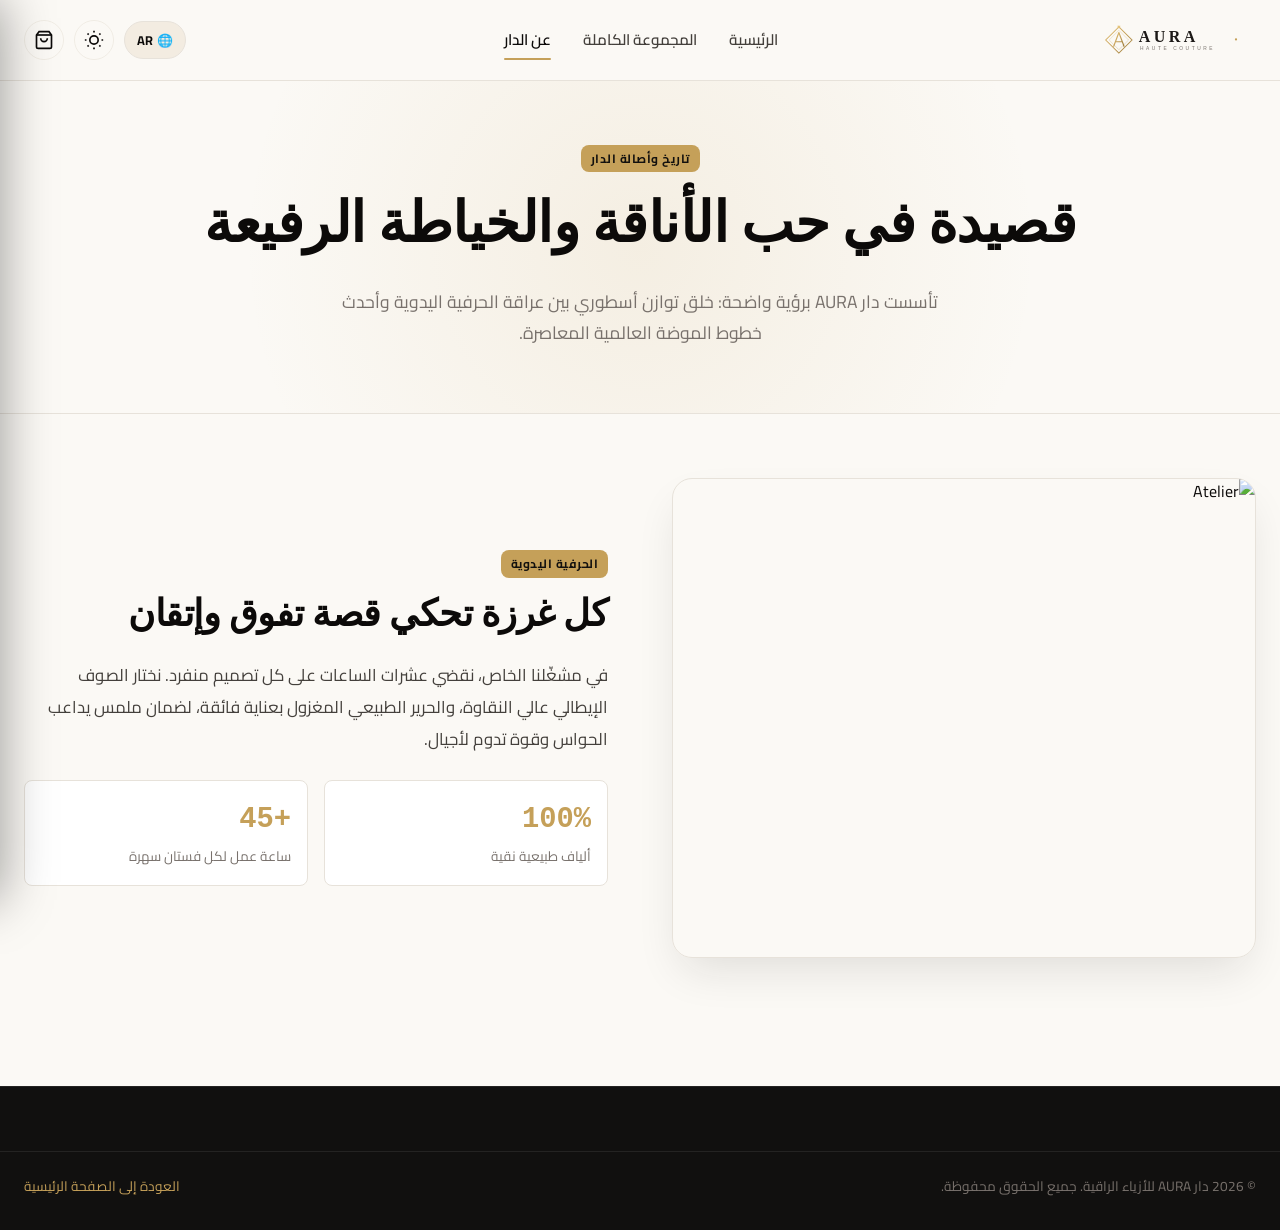
==== commit 86be45d6: "fix(i18n): fix UTF-8 encoding without BOM, add AR/EN/FR language switcher and dark/light mode" ====
--- a/about.html
+++ b/about.html
@@ -1,540 +1,13 @@
-﻿<!DOCTYPE html>
+<!DOCTYPE html>
 <html lang="ar" dir="rtl" data-theme="light">
 <head>
   <meta charset="UTF-8">
   <meta name="viewport" content="width=device-width, initial-scale=1.0">
-  <title>Ù‚ØµØ© Ø§Ù„Ø¯Ø§Ø± â€” AURA Haute Couture</title>
+  <title>قصة الدار — AURA Haute Couture</title>
   <link rel="preconnect" href="https://fonts.googleapis.com">
   <link rel="preconnect" href="https://fonts.gstatic.com" crossorigin>
   <link href="https://fonts.googleapis.com/css2?family=Cairo:wght@400;500;600;700;800&family=Cormorant+Garamond:ital,wght@0,600;0,700;1,600&family=Montserrat:wght@400;500;600;700&display=swap" rel="stylesheet">
-  <style>
-:root {
-  /* Design Tokens from ui-ux-pro-max luxury-fashion */
-  --color-primary: #1C1917;
-  --color-on-primary: #FFFFFF;
-  --color-secondary: #44403C;
-  --color-on-secondary: #FFFFFF;
-  --color-accent: #C5A059;
-  --color-accent-hover: #AA853E;
-  --color-accent-soft: rgba(197, 160, 89, 0.12);
-  --color-background: #FBF9F5;
-  --color-foreground: #0C0A09;
-  --color-card: #FFFFFF;
-  --color-card-foreground: #0C0A09;
-  --color-muted: #F3ECE1;
-  --color-muted-foreground: #78716C;
-  --color-border: #E7E2DA;
-  --color-border-subtle: #F0ECE4;
-  --color-destructive: #DC2626;
-
-  /* Typography */
-  --font-serif: 'Cormorant Garamond', 'Cinzel', serif;
-  --font-sans: 'Cairo', 'Montserrat', -apple-system, BlinkMacSystemFont, sans-serif;
-  --font-mono: 'JetBrains Mono', monospace;
-
-  /* Spacing Scale (8dp luxury rhythm) */
-  --space-xs: 4px;
-  --space-sm: 8px;
-  --space-md: 16px;
-  --space-lg: 24px;
-  --space-xl: 32px;
-  --space-2xl: 48px;
-  --space-3xl: 64px;
-
-  /* Elevations & Shadows */
-  --shadow-sm: 0 2px 8px rgba(28, 25, 23, 0.04);
-  --shadow-md: 0 10px 25px -5px rgba(28, 25, 23, 0.07);
-  --shadow-lg: 0 20px 45px -10px rgba(28, 25, 23, 0.12);
-  --shadow-luxury: 0 30px 60px -15px rgba(197, 160, 89, 0.2);
-
-  /* Radii */
-  --radius-sm: 8px;
-  --radius-md: 14px;
-  --radius-lg: 20px;
-  --radius-full: 9999px;
-
-  /* Transition curves */
-  --transition-smooth: all 0.35s cubic-bezier(0.16, 1, 0.3, 1);
-  --transition-fast: all 0.2s ease;
-}
-
-/* Dark Mode Overrides */
-[data-theme="dark"] {
-  --color-primary: #FBF9F5;
-  --color-on-primary: #1C1917;
-  --color-secondary: #D6D3D1;
-  --color-on-secondary: #1C1917;
-  --color-accent: #E5C378;
-  --color-accent-hover: #D4AF37;
-  --color-accent-soft: rgba(229, 195, 120, 0.14);
-  --color-background: #0E0F12;
-  --color-foreground: #F8FAF8;
-  --color-card: #16181D;
-  --color-card-foreground: #F8FAF8;
-  --color-muted: #1F222A;
-  --color-muted-foreground: #A1A1AA;
-  --color-border: #272B35;
-  --color-border-subtle: #1E2129;
-  --shadow-sm: 0 2px 8px rgba(0, 0, 0, 0.4);
-  --shadow-md: 0 10px 25px -5px rgba(0, 0, 0, 0.6);
-  --shadow-lg: 0 20px 45px -10px rgba(0, 0, 0, 0.8);
-}
-
-/* Base reset */
-*, *::before, *::after {
-  box-sizing: border-box;
-  margin: 0;
-  padding: 0;
-}
-
-html {
-  font-size: 16px;
-  scroll-behavior: smooth;
-}
-
-body {
-  font-family: var(--font-sans);
-  background-color: var(--color-background);
-  color: var(--color-foreground);
-  line-height: 1.6;
-  direction: rtl;
-  text-align: right;
-  overflow-x: hidden;
-  transition: background-color 0.3s ease, color 0.3s ease;
-}
-
-/* Typography Utilities */
-h1, h2, h3, h4, .font-serif {
-  font-family: var(--font-serif);
-  font-weight: 700;
-  letter-spacing: -0.5px;
-}
-
-.text-accent { color: var(--color-accent); }
-.text-muted { color: var(--color-muted-foreground); }
-
-/* Common Buttons */
-.btn {
-  display: inline-flex;
-  align-items: center;
-  justify-content: center;
-  gap: var(--space-sm);
-  padding: 12px 28px;
-  border-radius: var(--radius-md);
-  font-weight: 700;
-  font-size: 0.95rem;
-  cursor: pointer;
-  border: 1px solid transparent;
-  transition: var(--transition-smooth);
-  text-decoration: none;
-  font-family: var(--font-sans);
-}
-
-.btn-primary {
-  background: var(--color-primary);
-  color: var(--color-on-primary);
-  border-color: var(--color-primary);
-}
-
-.btn-primary:hover {
-  background: var(--color-accent);
-  border-color: var(--color-accent);
-  color: #12100E;
-  transform: translateY(-2px);
-  box-shadow: var(--shadow-luxury);
-}
-
-.btn-accent {
-  background: linear-gradient(135deg, var(--color-accent), var(--color-accent-hover));
-  color: #12100E;
-  box-shadow: 0 4px 20px var(--color-accent-soft);
-}
-
-.btn-accent:hover {
-  transform: translateY(-2px);
-  box-shadow: 0 8px 25px rgba(197, 160, 89, 0.35);
-}
-
-.btn-outline {
-  background: transparent;
-  border-color: var(--color-border);
-  color: var(--color-foreground);
-}
-
-.btn-outline:hover {
-  background: var(--color-muted);
-  border-color: var(--color-accent);
-  color: var(--color-accent);
-}
-
-.btn-icon {
-  width: 42px;
-  height: 42px;
-  padding: 0;
-  border-radius: var(--radius-full);
-  display: inline-grid;
-  place-items: center;
-  background: transparent;
-  border: 1px solid var(--color-border-subtle);
-  color: var(--color-foreground);
-  cursor: pointer;
-  transition: var(--transition-fast);
-}
-
-.btn-icon:hover {
-  background: var(--color-muted);
-  color: var(--color-accent);
-  border-color: var(--color-accent);
-}
-
-/* Container */
-.container {
-  width: 100%;
-  max-width: 1280px;
-  margin: 0 auto;
-  padding: 0 var(--space-lg);
-}
-
-/* Header & Nav */
-.site-header {
-  position: sticky;
-  top: 0;
-  background: rgba(251, 249, 245, 0.88);
-  backdrop-filter: blur(14px);
-  border-bottom: 1px solid var(--color-border);
-  z-index: 500;
-  transition: var(--transition-fast);
-}
-
-[data-theme="dark"] .site-header {
-  background: rgba(14, 15, 18, 0.88);
-}
-
-.header-inner {
-  display: flex;
-  justify-content: space-between;
-  align-items: center;
-  height: 80px;
-}
-
-.site-logo {
-  display: flex;
-  align-items: center;
-  text-decoration: none;
-}
-
-.site-logo img, .site-logo svg {
-  height: 42px;
-  width: auto;
-}
-
-.main-nav {
-  display: flex;
-  align-items: center;
-  gap: var(--space-xl);
-  list-style: none;
-}
-
-.main-nav a {
-  color: var(--color-secondary);
-  text-decoration: none;
-  font-weight: 600;
-  font-size: 0.95rem;
-  position: relative;
-  transition: color 0.2s;
-  padding: 6px 0;
-}
-
-.main-nav a:hover, .main-nav a.active {
-  color: var(--color-foreground);
-}
-
-.main-nav a.active::after {
-  content: '';
-  position: absolute;
-  bottom: 0;
-  right: 0;
-  width: 100%;
-  height: 2px;
-  background: var(--color-accent);
-  border-radius: 2px;
-}
-
-.header-tools {
-  display: flex;
-  align-items: center;
-  gap: var(--space-md);
-}
-
-.cart-trigger {
-  position: relative;
-}
-
-.cart-count {
-  position: absolute;
-  top: -4px;
-  left: -4px;
-  background: var(--color-accent);
-  color: #12100E;
-  font-weight: 800;
-  font-size: 0.7rem;
-  width: 20px;
-  height: 20px;
-  border-radius: var(--radius-full);
-  display: grid;
-  place-items: center;
-  box-shadow: 0 2px 6px rgba(0,0,0,0.15);
-}
-
-/* Badge tags */
-.badge {
-  display: inline-flex;
-  align-items: center;
-  padding: 4px 10px;
-  border-radius: var(--radius-sm);
-  font-size: 0.75rem;
-  font-weight: 700;
-  letter-spacing: 0.5px;
-  text-transform: uppercase;
-}
-
-.badge-gold {
-  background: var(--color-accent);
-  color: #12100E;
-}
-
-.badge-dark {
-  background: rgba(18, 16, 14, 0.85);
-  color: #FFFFFF;
-}
-
-/* Card item */
-.product-card {
-  background: var(--color-card);
-  border: 1px solid var(--color-border);
-  border-radius: var(--radius-lg);
-  overflow: hidden;
-  transition: var(--transition-smooth);
-  display: flex;
-  flex-direction: column;
-  position: relative;
-}
-
-.product-card:hover {
-  transform: translateY(-8px);
-  box-shadow: var(--shadow-lg);
-  border-color: var(--color-accent);
-}
-
-.product-thumb {
-  position: relative;
-  aspect-ratio: 3 / 4;
-  overflow: hidden;
-  background: var(--color-muted);
-}
-
-.product-thumb img {
-  width: 100%;
-  height: 100%;
-  object-fit: cover;
-  transition: transform 0.6s cubic-bezier(0.16, 1, 0.3, 1);
-}
-
-.product-card:hover .product-thumb img {
-  transform: scale(1.06);
-}
-
-.product-body {
-  padding: var(--space-lg);
-  display: flex;
-  flex-direction: column;
-  flex-grow: 1;
-}
-
-.product-cat {
-  font-size: 0.75rem;
-  font-weight: 700;
-  color: var(--color-accent);
-  letter-spacing: 1px;
-  margin-bottom: var(--space-xs);
-  text-transform: uppercase;
-}
-
-.product-title {
-  font-family: var(--font-sans);
-  font-size: 1.1rem;
-  font-weight: 700;
-  color: var(--color-foreground);
-  margin-bottom: var(--space-sm);
-  line-height: 1.4;
-  display: -webkit-box;
-  -webkit-line-clamp: 2;
-  -webkit-box-orient: vertical;
-  overflow: hidden;
-}
-
-.product-price {
-  font-family: var(--font-mono);
-  font-weight: 700;
-  font-size: 1.2rem;
-  color: var(--color-foreground);
-  margin-top: auto;
-  display: flex;
-  align-items: baseline;
-  gap: var(--space-sm);
-}
-
-.product-old-price {
-  font-size: 0.85rem;
-  color: var(--color-muted-foreground);
-  text-decoration: line-through;
-  font-weight: 400;
-}
-
-/* Off-canvas Cart Drawer */
-.cart-drawer-overlay {
-  position: fixed;
-  inset: 0;
-  background: rgba(0, 0, 0, 0.6);
-  backdrop-filter: blur(4px);
-  opacity: 0;
-  visibility: hidden;
-  transition: var(--transition-fast);
-  z-index: 998;
-}
-
-.cart-drawer-overlay.active {
-  opacity: 1;
-  visibility: visible;
-}
-
-.cart-drawer {
-  position: fixed;
-  top: 0;
-  left: 0;
-  width: 100%;
-  max-width: 440px;
-  height: 100vh;
-  background: var(--color-card);
-  box-shadow: -10px 0 40px rgba(0,0,0,0.3);
-  z-index: 999;
-  transform: translateX(-100%);
-  transition: var(--transition-smooth);
-  display: flex;
-  flex-direction: column;
-}
-
-.cart-drawer.active {
-  transform: translateX(0);
-}
-
-.cart-drawer-header {
-  padding: var(--space-lg);
-  border-bottom: 1px solid var(--color-border);
-  display: flex;
-  justify-content: space-between;
-  align-items: center;
-}
-
-.cart-items-list {
-  flex-grow: 1;
-  overflow-y: auto;
-  padding: var(--space-lg);
-  display: flex;
-  flex-direction: column;
-  gap: var(--space-md);
-}
-
-.cart-item-row {
-  display: flex;
-  gap: var(--space-md);
-  align-items: center;
-  padding-bottom: var(--space-md);
-  border-bottom: 1px solid var(--color-border-subtle);
-}
-
-.cart-item-img {
-  width: 70px;
-  height: 85px;
-  border-radius: var(--radius-sm);
-  object-fit: cover;
-  background: var(--color-muted);
-}
-
-.cart-item-info {
-  flex-grow: 1;
-}
-
-.cart-drawer-footer {
-  padding: var(--space-lg);
-  border-top: 1px solid var(--color-border);
-  background: var(--color-muted);
-}
-
-/* Footer */
-.site-footer {
-  background: #11100F;
-  color: #D6D3D1;
-  padding: var(--space-3xl) 0 var(--space-xl);
-  border-top: 1px solid rgba(255, 255, 255, 0.08);
-}
-
-.footer-grid {
-  display: grid;
-  grid-template-columns: 2fr 1fr 1fr 1.5fr;
-  gap: var(--space-2xl);
-  margin-bottom: var(--space-3xl);
-}
-
-.footer-col h4 {
-  color: #FFFFFF;
-  font-size: 1.15rem;
-  margin-bottom: var(--space-lg);
-  position: relative;
-  padding-bottom: var(--space-xs);
-}
-
-.footer-col ul {
-  list-style: none;
-  display: flex;
-  flex-direction: column;
-  gap: var(--space-sm);
-}
-
-.footer-col a {
-  color: #A8A29E;
-  text-decoration: none;
-  font-size: 0.9rem;
-  transition: color 0.2s;
-}
-
-.footer-col a:hover {
-  color: var(--color-accent);
-}
-
-.footer-bottom {
-  padding-top: var(--space-lg);
-  border-top: 1px solid rgba(255, 255, 255, 0.08);
-  display: flex;
-  justify-content: space-between;
-  align-items: center;
-  font-size: 0.85rem;
-  color: #78716C;
-}
-
-/* Responsive */
-@media (max-width: 992px) {
-  .footer-grid { grid-template-columns: 1fr 1fr; }
-  .main-nav { display: none; }
-}
-
-@media (max-width: 640px) {
-  .footer-grid { grid-template-columns: 1fr; }
-  .header-inner { height: 68px; }
-  .container { padding: 0 var(--space-md); }
-}
-
-</style>
+  <link rel="stylesheet" href="./css/main.css">
   <style>
     .story-hero {
       padding: var(--space-3xl) 0;
@@ -581,16 +54,19 @@
       </a>
       <nav>
         <ul class="main-nav">
-          <li><a href="index.html">Ø§Ù„Ø±Ø¦ÙŠØ³ÙŠØ©</a></li>
-          <li><a href="catalog.html">Ø§Ù„Ù…Ø¬Ù…ÙˆØ¹Ø© Ø§Ù„ÙƒØ§Ù…Ù„Ø©</a></li>
-          <li><a href="about.html" class="active">Ø¹Ù† Ø§Ù„Ø¯Ø§Ø±</a></li>
+          <li><a href="index.html" data-i18n="nav.home">الرئيسية</a></li>
+          <li><a href="catalog.html" data-i18n="nav.catalog">المجموعة الكاملة</a></li>
+          <li><a href="about.html" class="active" data-i18n="nav.about">عن الدار</a></li>
         </ul>
       </nav>
       <div class="header-tools">
-        <button class="btn-icon theme-toggle" title="ØªØºÙŠÙŠØ± Ø§Ù„Ù…Ø¸Ù‡Ø±">
+        <button class="lang-select-btn" title="Language">
+          🌐 <span class="current-lang">AR</span>
+        </button>
+        <button class="btn-icon theme-toggle" title="Theme">
           <svg width="20" height="20" viewBox="0 0 24 24" fill="none" stroke="currentColor" stroke-width="2"><circle cx="12" cy="12" r="5"/><path d="M12 1v2M12 21v2M4.22 4.22l1.42 1.42M18.36 18.36l1.42 1.42M1 12h2M21 12h2M4.22 19.78l1.42-1.42M18.36 5.64l1.42-1.42"/></svg>
         </button>
-        <button class="btn-icon cart-trigger" title="Ø­Ù‚ÙŠØ¨Ø© Ø§Ù„ØªØ³ÙˆÙ‚">
+        <button class="btn-icon cart-trigger" title="Cart">
           <span class="cart-count">0</span>
           <svg width="20" height="20" viewBox="0 0 24 24" fill="none" stroke="currentColor" stroke-width="2"><path d="M6 2L3 6v14a2 2 0 0 0 2 2h14a2 2 0 0 0 2-2V6l-3-4z"/><line x1="3" y1="6" x2="21" y2="6"/><path d="M16 10a4 4 0 0 1-8 0"/></svg>
         </button>
@@ -601,10 +77,10 @@
   <!-- Story Hero -->
   <section class="story-hero">
     <div class="container">
-      <span class="badge badge-gold" style="margin-bottom: var(--space-sm);">ØªØ§Ø±ÙŠØ® ÙˆØ£ØµØ§Ù„Ø© Ø§Ù„Ø¯Ø§Ø±</span>
-      <h1 style="font-size: 3.5rem; margin-bottom: var(--space-md);">Ù‚ØµÙŠØ¯Ø© ÙÙŠ Ø­Ø¨ Ø§Ù„Ø£Ù†Ø§Ù‚Ø© ÙˆØ§Ù„Ø®ÙŠØ§Ø·Ø© Ø§Ù„Ø±ÙÙŠØ¹Ø©</h1>
-      <p class="text-muted" style="max-width: 600px; margin: 0 auto; font-size: 1.1rem; line-height: 1.8;">
-        ØªØ£Ø³Ø³Øª Ø¯Ø§Ø± AURA Ø¨Ø±Ø¤ÙŠØ© ÙˆØ§Ø¶Ø­Ø©: Ø®Ù„Ù‚ ØªÙˆØ§Ø²Ù† Ø£Ø³Ø·ÙˆØ±ÙŠ Ø¨ÙŠÙ† Ø¹Ø±Ø§Ù‚Ø© Ø§Ù„Ø­Ø±ÙÙŠØ© Ø§Ù„ÙŠØ¯ÙˆÙŠØ© ÙˆØ£Ø­Ø¯Ø« Ø®Ø·ÙˆØ· Ø§Ù„Ù…ÙˆØ¶Ø© Ø§Ù„Ø¹Ø§Ù„Ù…ÙŠØ© Ø§Ù„Ù…Ø¹Ø§ØµØ±Ø©.
+      <span class="badge badge-gold" style="margin-bottom: var(--space-sm);" data-i18n="about.badge">تاريخ وأصالة الدار</span>
+      <h1 style="font-size: 3.5rem; margin-bottom: var(--space-md);" data-i18n="about.heroTitle">قصيدة في حب الأناقة والخياطة الرفيعة</h1>
+      <p class="text-muted" style="max-width: 600px; margin: 0 auto; font-size: 1.1rem; line-height: 1.8;" data-i18n="about.heroDesc">
+        تأسست دار AURA برؤية واضحة: خلق توازن أسطوري بين عراقة الحرفية اليدوية وأحدث خطوط الموضة العالمية المعاصرة.
       </p>
     </div>
   </section>
@@ -613,22 +89,22 @@
   <main class="container">
     <div class="story-grid">
       <div class="story-img-frame">
-        <img src="https://images.unsplash.com/photo-1558769132-cb1aea458c5e?q=80&w=1000&auto=format&fit=crop" alt="Ù…Ø´ØºÙ„ Ø§Ù„Ø­ÙŠØ§ÙƒØ© Ø§Ù„ÙŠØ¯ÙˆÙŠØ©">
+        <img src="https://images.unsplash.com/photo-1558769132-cb1aea458c5e?q=80&w=1000&auto=format&fit=crop" alt="Atelier">
       </div>
       <div>
-        <span class="badge badge-gold" style="margin-bottom: var(--space-sm);">Ø§Ù„Ø­Ø±ÙÙŠØ© Ø§Ù„ÙŠØ¯ÙˆÙŠØ©</span>
-        <h2 style="font-size: 2.3rem; margin-bottom: var(--space-md);">ÙƒÙ„ ØºØ±Ø²Ø© ØªØ­ÙƒÙŠ Ù‚ØµØ© ØªÙÙˆÙ‚ ÙˆØ¥ØªÙ‚Ø§Ù†</h2>
-        <p style="color: var(--color-secondary); line-height: 1.9; font-size: 1.05rem; margin-bottom: var(--space-lg);">
-          ÙÙŠ Ù…Ø´ØºÙ‘Ù„Ù†Ø§ Ø§Ù„Ø®Ø§ØµØŒ Ù†Ù‚Ø¶ÙŠ Ø¹Ø´Ø±Ø§Øª Ø§Ù„Ø³Ø§Ø¹Ø§Øª Ø¹Ù„Ù‰ ÙƒÙ„ ØªØµÙ…ÙŠÙ… Ù…Ù†ÙØ±Ø¯. Ù†Ø®ØªØ§Ø± Ø§Ù„ØµÙˆÙ Ø§Ù„Ø¥ÙŠØ·Ø§Ù„ÙŠ Ø¹Ø§Ù„ÙŠ Ø§Ù„Ù†Ù‚Ø§ÙˆØ©ØŒ ÙˆØ§Ù„Ø­Ø±ÙŠØ± Ø§Ù„Ø·Ø¨ÙŠØ¹ÙŠ Ø§Ù„Ù…ØºØ²ÙˆÙ„ Ø¨Ø¹Ù†Ø§ÙŠØ© ÙØ§Ø¦Ù‚Ø©ØŒ Ù„Ø¶Ù…Ø§Ù† Ù…Ù„Ù…Ø³ ÙŠØ¯Ø§Ø¹Ø¨ Ø§Ù„Ø­ÙˆØ§Ø³ ÙˆÙ‚ÙˆØ© ØªØ¯ÙˆÙ… Ù„Ø£Ø¬ÙŠØ§Ù„.
+        <span class="badge badge-gold" style="margin-bottom: var(--space-sm);" data-i18n="about.artisanBadge">الحرفية اليدوية</span>
+        <h2 style="font-size: 2.3rem; margin-bottom: var(--space-md);" data-i18n="about.artisanTitle">كل غرزة تحكي قصة تفوق وإتقان</h2>
+        <p style="color: var(--color-secondary); line-height: 1.9; font-size: 1.05rem; margin-bottom: var(--space-lg);" data-i18n="about.artisanDesc">
+          في مشغّلنا الخاص، نقضي عشرات الساعات على كل تصميم منفرد. نختار الصوف الإيطالي عالي النقاوة، والحرير الطبيعي المغزول بعناية فائقة، لضمان ملمس يداعب الحواس وقوة تدوم لأجيال.
         </p>
         <div style="display: grid; grid-template-columns: 1fr 1fr; gap: var(--space-md);">
           <div style="background: var(--color-card); padding: var(--space-md); border-radius: var(--radius-sm); border: 1px solid var(--color-border);">
             <strong style="font-size: 1.8rem; font-family: var(--font-mono); color: var(--color-accent); display: block;">100%</strong>
-            <span style="font-size: 0.85rem; color: var(--color-muted-foreground);">Ø£Ù„ÙŠØ§Ù Ø·Ø¨ÙŠØ¹ÙŠØ© Ù†Ù‚ÙŠØ©</span>
+            <span style="font-size: 0.85rem; color: var(--color-muted-foreground);" data-i18n="about.stat1">ألياف طبيعية نقية</span>
           </div>
           <div style="background: var(--color-card); padding: var(--space-md); border-radius: var(--radius-sm); border: 1px solid var(--color-border);">
             <strong style="font-size: 1.8rem; font-family: var(--font-mono); color: var(--color-accent); display: block;">+45</strong>
-            <span style="font-size: 0.85rem; color: var(--color-muted-foreground);">Ø³Ø§Ø¹Ø© Ø¹Ù…Ù„ Ù„ÙƒÙ„ ÙØ³ØªØ§Ù† Ø³Ù‡Ø±Ø©</span>
+            <span style="font-size: 0.85rem; color: var(--color-muted-foreground);" data-i18n="about.stat2">ساعة عمل لكل فستان سهرة</span>
           </div>
         </div>
       </div>
@@ -640,473 +116,30 @@
   <aside class="cart-drawer" id="cart-drawer">
     <div class="cart-drawer-header">
       <div style="display: flex; align-items: center; gap: var(--space-sm);">
-        <h3 style="font-size: 1.25rem;">Ø­Ù‚ÙŠØ¨Ø© Ø§Ù„Ù…Ø´ØªØ±ÙŠØ§Øª</h3>
+        <h3 style="font-size: 1.25rem;" data-i18n="cart.title">حقيبة المشتريات</h3>
         <span class="badge badge-gold cart-count">0</span>
       </div>
-      <button class="btn-icon" id="close-cart-btn" style="border:none;">âœ•</button>
+      <button class="btn-icon" id="close-cart-btn" style="border:none;">✕</button>
     </div>
     <div class="cart-items-list" id="cart-items-list"></div>
     <div class="cart-drawer-footer">
       <div style="display: flex; justify-content: space-between; align-items: center; margin-bottom: var(--space-md);">
-        <span style="color: var(--color-muted-foreground); font-weight: 600;">Ø§Ù„Ù…Ø¬Ù…ÙˆØ¹ Ø§Ù„ÙØ±Ø¹ÙŠ:</span>
-        <span id="cart-total-price" style="font-size: 1.3rem; font-weight: 800; font-family: var(--font-mono); color: var(--color-foreground);">0 Ø¯Ø¬</span>
+        <span style="color: var(--color-muted-foreground); font-weight: 600;" data-i18n="cart.subtotal">المجموع الفرعي:</span>
+        <span id="cart-total-price" style="font-size: 1.3rem; font-weight: 800; font-family: var(--font-mono); color: var(--color-foreground);">0 DZD</span>
       </div>
-      <a href="checkout.html" class="btn btn-primary" style="width: 100%; border-radius: var(--radius-md);">Ù…ØªØ§Ø¨Ø¹Ø© Ø¥ØªÙ…Ø§Ù… Ø§Ù„Ø·Ù„Ø¨</a>
+      <a href="checkout.html" class="btn btn-primary" style="width: 100%; border-radius: var(--radius-md);" data-i18n="cart.checkoutBtn">متابعة إتمام الطلب</a>
     </div>
   </aside>
 
   <!-- Footer -->
   <footer class="site-footer" style="margin-top: var(--space-3xl);">
     <div class="container footer-bottom">
-      <p>Â© 2026 Ø¯Ø§Ø± AURA Ù„Ù„Ø£Ø²ÙŠØ§Ø¡ Ø§Ù„Ø±Ø§Ù‚ÙŠØ©.</p>
-      <p><a href="index.html" style="color:var(--color-accent);text-decoration:none;">Ø§Ù„Ø¹ÙˆØ¯Ø© Ù„Ù„Ø±Ø¦ÙŠØ³ÙŠØ©</a></p>
+      <p data-i18n="footer.copyright">© 2026 دار AURA للأزياء الراقية.</p>
+      <p><a href="index.html" style="color:var(--color-accent);text-decoration:none;" data-i18n="checkout.homeReturn">العودة للرئيسية</a></p>
     </div>
   </footer>
 
-  <script>
-window.AURA_EMBEDDED_PRODUCTS = [
-  {
-    "id": "prod-1",
-    "nameAr": "Ù…Ø¹Ø·Ù ØµÙˆÙ ÙƒØ´Ù…ÙŠØ± Ø¥ÙŠØ·Ø§Ù„ÙŠ Ø¨Ø§Ù„Ù„ÙˆÙ† Ø§Ù„Ø±Ù…Ù„ÙŠ",
-    "nameFr": "Manteau Cachemire Beige Royal",
-    "category": "coats",
-    "categoryAr": "Ù…Ø¹Ø§Ø·Ù ÙØ§Ø®Ø±Ø©",
-    "gender": "women",
-    "price": 48500,
-    "oldPrice": 56000,
-    "rating": 4.9,
-    "reviewsCount": 42,
-    "badge": "Ø¬Ø¯ÙŠØ¯",
-    "isFeatured": true,
-    "image": "https://images.unsplash.com/photo-1539109136881-3be0616acf4b?q=80&w=800&auto=format&fit=crop",
-    "gallery": [
-      "https://images.unsplash.com/photo-1539109136881-3be0616acf4b?q=80&w=800&auto=format&fit=crop",
-      "https://images.unsplash.com/photo-1544441893-675973e31985?q=80&w=800&auto=format&fit=crop"
-    ],
-    "description": "Ù…Ø¹Ø·Ù Ù…ØµÙ†ÙˆØ¹ ÙŠØ¯ÙˆÙŠØ§Ù‹ Ù…Ù† Ø£ÙØ®Ø± Ø£Ù„ÙŠØ§Ù Ø§Ù„ÙƒØ´Ù…ÙŠØ± Ø§Ù„Ø¥ÙŠØ·Ø§Ù„ÙŠØ© Ø¨Ù†Ø³Ø¨Ø© 100%. ØªØµÙ…ÙŠÙ… ÙƒÙ„Ø§Ø³ÙŠÙƒÙŠ Ø§Ù†Ø³ÙŠØ§Ø¨ÙŠ Ø¨Ø£Ø²Ø±Ø§Ø± Ù‚Ø±Ù†ÙŠØ© Ø·Ø¨ÙŠØ¹ÙŠØ© ÙˆØ¨Ø·Ø§Ù†Ø© Ù…Ù† Ø§Ù„Ø­Ø±ÙŠØ± Ø§Ù„Ø®Ø§Ù„ØµØŒ Ù…Ø«Ø§Ù„ÙŠ Ù„Ù„Ø¥Ø·Ù„Ø§Ù„Ø§Øª Ø§Ù„Ø´ØªÙˆÙŠØ© Ø§Ù„ÙØ®Ù…Ø©.",
-    "sizes": ["S", "M", "L", "XL"],
-    "colors": [
-      { "name": "Ø¨ÙŠØ¬ Ø±Ù…Ù„ÙŠ", "hex": "#D8C7B0" },
-      { "name": "Ø£Ø³ÙˆØ¯ ÙØ­Ù…ÙŠ", "hex": "#1C1917" }
-    ],
-    "inStock": true
-  },
-  {
-    "id": "prod-2",
-    "nameAr": "ÙØ³ØªØ§Ù† Ø³Ù‡Ø±Ø© Ù…Ù† Ø§Ù„Ø­Ø±ÙŠØ± Ø§Ù„Ø¥Ù…Ø¨Ø±Ø§Ø·ÙˆØ±ÙŠ Ø§Ù„Ø²Ù…Ø±Ø¯ÙŠ",
-    "nameFr": "Robe de SoirÃ©e Soie Ã‰meraude",
-    "category": "dresses",
-    "categoryAr": "ÙØ³Ø§ØªÙŠÙ† Ø³Ù‡Ø±Ø©",
-    "gender": "women",
-    "price": 52000,
-    "oldPrice": null,
-    "rating": 5.0,
-    "reviewsCount": 28,
-    "badge": "Ø§Ù„Ø£ÙƒØ«Ø± Ø·Ù„Ø¨Ø§Ù‹",
-    "isFeatured": true,
-    "image": "https://images.unsplash.com/photo-1515886657613-9f3515b0c78f?q=80&w=800&auto=format&fit=crop",
-    "gallery": [
-      "https://images.unsplash.com/photo-1515886657613-9f3515b0c78f?q=80&w=800&auto=format&fit=crop",
-      "https://images.unsplash.com/photo-1566174053879-31528523f8ae?q=80&w=800&auto=format&fit=crop"
-    ],
-    "description": "ÙØ³ØªØ§Ù† Ø³Ù‡Ø±Ø© Ø±Ø§Ù‚Ù Ø¨Ù‚ØµÙ‘Ø© Ù…ÙŠØ±Ù…ÙŠØ¯ Ù…ØªØ¯Ø±Ø¬Ø©ØŒ Ù…Ù†Ø³ÙˆØ¬ Ù…Ù† Ø§Ù„Ø­Ø±ÙŠØ± Ø§Ù„Ø·Ø¨ÙŠØ¹ÙŠ Ø§Ù„Ù†Ù‚ÙŠ Ø°Ùˆ Ø¨Ø±ÙŠÙ‚ Ø£Ø®Ø¶Ø± Ø²Ù…Ø±Ø¯ÙŠ Ø³Ø§Ø­Ø±. ØµÙÙ…Ù… Ù„ÙŠÙ…Ù†Ø­Ùƒ Ù‡ÙŠØ¨Ø© ÙˆØ£Ù†Ø§Ù‚Ø© Ø®Ø§Ù„Ø¯Ø© ÙÙŠ Ø£Ø±Ù‚Ù‰ Ø§Ù„Ø­ÙÙ„Ø§Øª ÙˆØ§Ù„Ù…Ù†Ø§Ø³Ø¨Ø§Øª.",
-    "sizes": ["XS", "S", "M", "L"],
-    "colors": [
-      { "name": "Ø²Ù…Ø±Ø¯ÙŠ Ù…Ù„ÙƒÙŠ", "hex": "#0D4D3D" },
-      { "name": "Ø¹Ù†Ø§Ø¨ÙŠ Ø¯Ø§ÙƒÙ†", "hex": "#581825" }
-    ],
-    "inStock": true
-  },
-  {
-    "id": "prod-3",
-    "nameAr": "Ø¨Ø¯Ù„Ø© ØªÙˆÙƒØ³ÙŠØ¯Ùˆ Ø±Ø³Ù…ÙŠØ© Ù…Ù† Ø§Ù„ØµÙˆÙ Ø§Ù„Ø®Ø§Ù„Øµ",
-    "nameFr": "Costume Smoking Laine Fine",
-    "category": "suits",
-    "categoryAr": "Ø¨Ø¯Ù„Ø§Øª Ø±Ø³Ù…ÙŠØ©",
-    "gender": "men",
-    "price": 64000,
-    "oldPrice": 72000,
-    "rating": 4.8,
-    "reviewsCount": 35,
-    "badge": "Ø­ØµØ±ÙŠØ©",
-    "isFeatured": true,
-    "image": "https://images.unsplash.com/photo-1507679799987-c73779587ccf?q=80&w=800&auto=format&fit=crop",
-    "gallery": [
-      "https://images.unsplash.com/photo-1507679799987-c73779587ccf?q=80&w=800&auto=format&fit=crop",
-      "https://images.unsplash.com/photo-1594938298603-c8148c4dae35?q=80&w=800&auto=format&fit=crop"
-    ],
-    "description": "Ø·Ù‚Ù… Ø¨Ø¯Ù„Ø© Ø±Ø³Ù…ÙŠØ© Ù…ØµÙ…Ù…Ø© Ø¨Ù†Ù…Ø· Ø§Ù„Ø®ÙŠØ§Ø·Ø© Ø§Ù„Ø¥Ù†Ø¬Ù„ÙŠØ²ÙŠØ© Ø§Ù„ÙØ§Ø®Ø±Ø© (Super 140s Wool). ÙŠØ§Ù‚Ø© Ø´Ø§Ù„ Ø³Ø§ØªØ§Ù†ÙŠØ© ØªØ¶ÙÙŠ Ù„Ù…Ø³Ø© Ø£Ø±Ø³ØªÙ‚Ø±Ø§Ø·ÙŠØ© Ù…ØªÙƒØ§Ù…Ù„Ø© Ù„Ø±Ø¬Ø§Ù„ Ø§Ù„Ø£Ø¹Ù…Ø§Ù„ ÙˆØ§Ù„Ù…Ù†Ø§Ø³Ø¨Ø§Øª Ø§Ù„Ø±Ø³Ù…ÙŠØ© Ø§Ù„ÙƒØ¨Ø±Ù‰.",
-    "sizes": ["48", "50", "52", "54"],
-    "colors": [
-      { "name": "Ø£Ø³ÙˆØ¯ Ù†Ø§ÙŠØª", "hex": "#0A0A0A" },
-      { "name": "Ø£Ø²Ø±Ù‚ Ù…Ù†ØªØµÙ Ø§Ù„Ù„ÙŠÙ„", "hex": "#131C2E" }
-    ],
-    "inStock": true
-  },
-  {
-    "id": "prod-4",
-    "nameAr": "Ø­Ù‚ÙŠØ¨Ø© ÙŠØ¯ Ù…ÙˆÙ†ÙˆØºØ±Ø§Ù… Ù…Ù† Ø¬Ù„Ø¯ Ø§Ù„Ø¹Ø¬Ù„ Ø§Ù„Ø·Ø¨ÙŠØ¹ÙŠ",
-    "nameFr": "Sac en Cuir Iconique AURA",
-    "category": "accessories",
-    "categoryAr": "Ø­Ù‚Ø§Ø¦Ø¨ ÙˆØ¥ÙƒØ³Ø³ÙˆØ§Ø±Ø§Øª",
-    "gender": "unisex",
-    "price": 31500,
-    "oldPrice": null,
-    "rating": 4.9,
-    "reviewsCount": 19,
-    "badge": "Ø¥ØµØ¯Ø§Ø± Ù…Ø­Ø¯ÙˆØ¯",
-    "isFeatured": true,
-    "image": "https://images.unsplash.com/photo-1584917865442-de89df76afd3?q=80&w=800&auto=format&fit=crop",
-    "gallery": [
-      "https://images.unsplash.com/photo-1584917865442-de89df76afd3?q=80&w=800&auto=format&fit=crop"
-    ],
-    "description": "Ø­Ù‚ÙŠØ¨Ø© ÙƒØªÙ Ù…ØµÙ†Ù‘Ø¹Ø© ÙŠØ¯ÙˆÙŠØ§Ù‹ Ø¨Ø¬Ù„ÙˆØ¯ Ø¥ÙŠØ·Ø§Ù„ÙŠØ© Ù…Ø¯Ø¨ÙˆØºØ© Ø¹Ø¶ÙˆÙŠØ§Ù‹ØŒ Ù…Ø²Ø¯Ø§Ù†Ø© Ø¨Ù…Ø´Ø¨Ùƒ Ø§Ù„Ù‚ÙÙ„ Ø§Ù„Ø°Ù‡Ø¨ÙŠ Ø§Ù„Ø£ÙŠÙ‚ÙˆÙ†ÙŠ Ø§Ù„Ø®Ø§Øµ Ø¨Ø¯Ø§Ø± AURA.",
-    "sizes": ["Standard"],
-    "colors": [
-      { "name": "Ù‡Ø§ÙØ§Ù† ØªÙˆØ¨Ø§ÙƒÙˆ", "hex": "#7A4A28" },
-      { "name": "Ø£Ø³ÙˆØ¯ Ù…Ø°Ù‡Ø¨", "hex": "#1A1A1A" }
-    ],
-    "inStock": true
-  },
-  {
-    "id": "prod-5",
-    "nameAr": "Ù‚Ù…ÙŠØµ ÙƒØªØ§Ù† ÙØ±Ù†Ø³ÙŠ Ø¨Ø£Ø²Ø±Ø§Ø± Ù„Ø¤Ù„Ø¤ÙŠØ©",
-    "nameFr": "Chemise Lin FranÃ§ais Pure",
-    "category": "shirts",
-    "categoryAr": "Ù‚Ù…ØµØ§Ù† ÙØ§Ø®Ø±Ø©",
-    "gender": "men",
-    "price": 19800,
-    "oldPrice": 23000,
-    "rating": 4.7,
-    "reviewsCount": 51,
-    "badge": null,
-    "isFeatured": false,
-    "image": "https://images.unsplash.com/photo-1602810318383-e386cc2a3ccf?q=80&w=800&auto=format&fit=crop",
-    "gallery": [
-      "https://images.unsplash.com/photo-1602810318383-e386cc2a3ccf?q=80&w=800&auto=format&fit=crop"
-    ],
-    "description": "Ù‚Ù…ÙŠØµ ØµÙŠÙÙŠ Ù…Ù† Ø®ÙŠÙˆØ· Ø§Ù„ÙƒØªØ§Ù† Ø§Ù„Ù†ÙˆØ±Ù…Ø§Ù†Ø¯ÙŠ Ø§Ù„Ø·Ø¨ÙŠØ¹ÙŠØŒ Ø®ÙÙŠÙ Ø§Ù„ÙˆØ²Ù† ÙˆÙŠÙˆÙØ± ØªÙ†ÙØ³Ø§Ù‹ ÙØ§Ø¦Ù‚Ø§Ù‹ Ù…Ø¹ Ù…Ù„Ù…Ø³ ÙØ®Ù… ÙˆÙ…ØªØ§Ù†Ø© Ø¹Ø§Ù„ÙŠØ©.",
-    "sizes": ["M", "L", "XL", "XXL"],
-    "colors": [
-      { "name": "Ø£Ø¨ÙŠØ¶ Ù†Ø§ØµØ¹", "hex": "#FFFFFF" },
-      { "name": "Ø£Ø²Ø±Ù‚ Ø³Ù…Ø§ÙˆÙŠ", "hex": "#BFD7ED" }
-    ],
-    "inStock": true
-  },
-  {
-    "id": "prod-6",
-    "nameAr": "ÙØ³ØªØ§Ù† Ø¨Ù„ÙŠØ²Ø± Ø¹ØµØ±ÙŠ Ø¨ØªÙØ§ØµÙŠÙ„ Ø°Ù‡Ø¨ÙŠØ©",
-    "nameFr": "Robe Blazer Minimaliste",
-    "category": "dresses",
-    "categoryAr": "ÙØ³Ø§ØªÙŠÙ† Ø³Ù‡Ø±Ø©",
-    "gender": "women",
-    "price": 36000,
-    "oldPrice": null,
-    "rating": 4.9,
-    "reviewsCount": 16,
-    "badge": "ØªØ±ÙŠÙ†Ø¯",
-    "isFeatured": false,
-    "image": "https://images.unsplash.com/photo-1572804013309-59a88b7e92f1?q=80&w=800&auto=format&fit=crop",
-    "gallery": [
-      "https://images.unsplash.com/photo-1572804013309-59a88b7e92f1?q=80&w=800&auto=format&fit=crop"
-    ],
-    "description": "ØªØµÙ…ÙŠÙ… Ø¬Ø±ÙŠØ¡ ÙŠØ¬Ù…Ø¹ Ø¨ÙŠÙ† Ù‡ÙŠØ¨Ø© Ø§Ù„Ø¨Ø¯Ù„Ø© Ø§Ù„Ø±Ø¬Ø§Ù„ÙŠØ© ÙˆÙ†Ø¹ÙˆÙ…Ø© Ø§Ù„ÙØ³ØªØ§Ù† Ø§Ù„Ù†Ø³Ø§Ø¦ÙŠØŒ Ù…Ø²ÙˆØ¯ Ø¨Ø­Ø²Ø§Ù… Ù‚Ù…Ø§Ø´ÙŠ ÙˆØ£Ø²Ø±Ø§Ø± Ù…Ø²Ø¯ÙˆØ¬Ø© Ù…Ø·Ø¹Ù…Ø© Ø¨Ø§Ù„Ø°Ù‡Ø¨.",
-    "sizes": ["S", "M", "L"],
-    "colors": [
-      { "name": "Ø£Ø¨ÙŠØ¶ Ø¹Ø§Ø¬ÙŠ", "hex": "#F4F0EA" },
-      { "name": "ÙƒØ­Ù„ÙŠ ÙƒÙ„Ø§Ø³ÙŠÙƒ", "hex": "#1B2232" }
-    ],
-    "inStock": true
-  },
-  {
-    "id": "prod-7",
-    "nameAr": "Ø­Ø°Ø§Ø¡ Ø£ÙˆÙƒØ³ÙÙˆØ±Ø¯ Ø¬Ù„Ø¯ÙŠ Ù…ØµÙ†ÙˆØ¹ ÙŠØ¯ÙˆÙŠØ§Ù‹",
-    "nameFr": "Chaussures Richelieu Cuir Artisanal",
-    "category": "shoes",
-    "categoryAr": "Ø£Ø­Ø°ÙŠØ© ÙˆØ¥ÙƒØ³Ø³ÙˆØ§Ø±Ø§Øª",
-    "gender": "men",
-    "price": 42000,
-    "oldPrice": 49000,
-    "rating": 4.9,
-    "reviewsCount": 38,
-    "badge": "ØµÙ†Ø§Ø¹Ø© ÙŠØ¯ÙˆÙŠØ©",
-    "isFeatured": false,
-    "image": "https://images.unsplash.com/photo-1614252235316-8c857d38b5f4?q=80&w=800&auto=format&fit=crop",
-    "gallery": [
-      "https://images.unsplash.com/photo-1614252235316-8c857d38b5f4?q=80&w=800&auto=format&fit=crop"
-    ],
-    "description": "Ø­Ø°Ø§Ø¡ ÙƒÙ„Ø§Ø³ÙŠÙƒÙŠ Ø¨Ù†Ø¸Ø§Ù… Ø®ÙŠØ§Ø·Ø© ØºÙˆØ¯ÙŠØ± (Goodyear Welted) Ù„Ø¶Ù…Ø§Ù† Ø£Ù‚ØµÙ‰ Ø¯Ø±Ø¬Ø§Øª Ø§Ù„Ø±Ø§Ø­Ø© ÙˆØ§Ù„Ø¹Ù…Ø± Ø§Ù„Ù…Ø¯ÙŠØ¯ØŒ Ù…Ù„Ù…Ø¹ Ø¨Ø²ÙŠÙˆØª Ù†Ø¨Ø§ØªÙŠØ© Ø·Ø¨ÙŠØ¹ÙŠØ©.",
-    "sizes": ["40", "41", "42", "43", "44"],
-    "colors": [
-      { "name": "Ø¨Ù†ÙŠ Ù…Ø­Ø±ÙˆÙ‚", "hex": "#3E2723" },
-      { "name": "Ø£Ø³ÙˆØ¯ Ù„Ø§Ù…Ø¹", "hex": "#111111" }
-    ],
-    "inStock": true
-  },
-  {
-    "id": "prod-8",
-    "nameAr": "ÙˆØ´Ø§Ø­ ÙƒØ´Ù…ÙŠØ± Ù…Ø·Ø±Ø² Ø¨Ø®ÙŠÙˆØ· Ø§Ù„Ø­Ø±ÙŠØ±",
-    "nameFr": "Ã‰charpe Cachemire Broderie Or",
-    "category": "accessories",
-    "categoryAr": "Ø­Ù‚Ø§Ø¦Ø¨ ÙˆØ¥ÙƒØ³Ø³ÙˆØ§Ø±Ø§Øª",
-    "gender": "unisex",
-    "price": 16500,
-    "oldPrice": null,
-    "rating": 4.8,
-    "reviewsCount": 22,
-    "badge": null,
-    "isFeatured": false,
-    "image": "https://images.unsplash.com/photo-1601924994987-69e26d50dc26?q=80&w=800&auto=format&fit=crop",
-    "gallery": [
-      "https://images.unsplash.com/photo-1601924994987-69e26d50dc26?q=80&w=800&auto=format&fit=crop"
-    ],
-    "description": "ÙˆØ´Ø§Ø­ Ø¯Ø§ÙØ¦ Ø¨Ù…Ù„Ù…Ø³ Ø­Ø±ÙŠØ±ÙŠ Ù†Ø§Ø¹Ù… Ù„Ø§ ÙŠØ¶Ø§Ù‡Ù‰ØŒ ØªØªØ®Ù„Ù„Ù‡ Ù†Ù‚ÙˆØ´ Ø¯Ù‚ÙŠÙ‚Ø© Ù…Ø­Ø§ÙƒØ© ÙŠØ¯ÙˆÙŠÙ‹Ø§ ØªØ¹ÙƒØ³ Ø£ØµØ§Ù„Ø© ÙˆØªØ§Ø±ÙŠØ® Ø§Ù„Ø¯Ø§Ø± Ø§Ù„Ø¹Ø±ÙŠÙ‚Ø©.",
-    "sizes": ["One Size"],
-    "colors": [
-      { "name": "Ø±Ù…Ø§Ø¯ÙŠ Ù†Ø§Ø¹Ù…", "hex": "#9E9E9E" },
-      { "name": "Ø¨ÙŠØ¬ Ø¹Ø³Ù„ÙŠ", "hex": "#CBB89D" }
-    ],
-    "inStock": true
-  }
-]
-;
-// AURA Haute Couture - Main Store Controller
-
-class AuraStore {
-  constructor() {
-    this.products = [];
-    this.cart = JSON.parse(localStorage.getItem('aura_cart') || '[]');
-    this.theme = localStorage.getItem('aura_theme') || 'light';
-    this.currency = 'Ø¯Ø¬';
-    this.init();
-  }
-
-  async init() {
-    this.applyTheme(this.theme);
-    await this.loadProducts();
-    this.updateCartBadge();
-    this.renderCartDrawer();
-    this.bindEvents();
-  }
-
-  async loadProducts() {
-    try {
-      this.products = window.AURA_EMBEDDED_PRODUCTS || [];
-    } catch (e) {
-      console.error('Failed to load products:', e);
-    }
-  }
-
-  applyTheme(theme) {
-    document.documentElement.setAttribute('data-theme', theme);
-    localStorage.setItem('aura_theme', theme);
-    this.theme = theme;
-    
-    // Update logo color if needed
-    const logoImg = document.querySelector('.site-logo img');
-    if (logoImg) {
-      logoImg.src = theme === 'dark' ? './assets/icons/logo-light.svg' : './assets/icons/logo.svg';
-    }
-  }
-
-  toggleTheme() {
-    const nextTheme = this.theme === 'light' ? 'dark' : 'light';
-    this.applyTheme(nextTheme);
-  }
-
-  formatPrice(num) {
-    return num.toLocaleString('fr-DZ') + ' ' + this.currency;
-  }
-
-  addToCart(productId, size = 'M', color = null) {
-    const product = this.products.find(p => p.id === productId);
-    if (!product) return;
-
-    const existing = this.cart.find(item => item.id === productId && item.size === size);
-    if (existing) {
-      existing.quantity += 1;
-    } else {
-      this.cart.push({
-        id: product.id,
-        nameAr: product.nameAr,
-        price: product.price,
-        image: product.image,
-        size: size,
-        color: color || (product.colors && product.colors[0]?.name) || 'Ø§ÙØªØ±Ø§Ø¶ÙŠ',
-        quantity: 1
-      });
-    }
-
-    this.saveCart();
-    this.showToast(`ØªÙ…Øª Ø¥Ø¶Ø§ÙØ© "${product.nameAr}" Ø¥Ù„Ù‰ Ø­Ù‚ÙŠØ¨Ø© Ø§Ù„ØªØ³ÙˆÙ‚`);
-    this.openCart();
-  }
-
-  removeFromCart(productId, size) {
-    this.cart = this.cart.filter(item => !(item.id === productId && item.size === size));
-    this.saveCart();
-    this.renderCartDrawer();
-  }
-
-  updateQuantity(productId, size, delta) {
-    const item = this.cart.find(i => i.id === productId && i.size === size);
-    if (!item) return;
-    item.quantity += delta;
-    if (item.quantity <= 0) {
-      this.removeFromCart(productId, size);
-    } else {
-      this.saveCart();
-      this.renderCartDrawer();
-    }
-  }
-
-  saveCart() {
-    localStorage.setItem('aura_cart', JSON.stringify(this.cart));
-    this.updateCartBadge();
-    this.renderCartDrawer();
-  }
-
-  getCartTotal() {
-    return this.cart.reduce((sum, item) => sum + (item.price * item.quantity), 0);
-  }
-
-  getCartCount() {
-    return this.cart.reduce((sum, item) => sum + item.quantity, 0);
-  }
-
-  updateCartBadge() {
-    const badges = document.querySelectorAll('.cart-count');
-    const count = this.getCartCount();
-    badges.forEach(b => {
-      b.textContent = count;
-      b.style.display = count > 0 ? 'grid' : 'none';
-    });
-  }
-
-  renderCartDrawer() {
-    const listEl = document.getElementById('cart-items-list');
-    const totalEl = document.getElementById('cart-total-price');
-    if (!listEl || !totalEl) return;
-
-    if (this.cart.length === 0) {
-      listEl.innerHTML = `
-        <div style="text-align: center; padding: 3rem 1rem; color: var(--color-muted-foreground);">
-          <svg width="48" height="48" viewBox="0 0 24 24" fill="none" stroke="currentColor" stroke-width="1.5" style="margin-bottom: 1rem; opacity: 0.5;">
-            <path d="M6 2L3 6v14a2 2 0 0 0 2 2h14a2 2 0 0 0 2-2V6l-3-4z"/><line x1="3" y1="6" x2="21" y2="6"/><path d="M16 10a4 4 0 0 1-8 0"/>
-          </svg>
-          <p style="font-size: 1rem; font-weight: 600;">Ø­Ù‚ÙŠØ¨Ø© Ø§Ù„ØªØ³ÙˆÙ‚ ÙØ§Ø±ØºØ© Ø­Ø§Ù„ÙŠØ§Ù‹</p>
-          <p style="font-size: 0.85rem; margin-top: 0.5rem;">Ø§Ø³ØªÙƒØ´Ù ØªØ´ÙƒÙŠÙ„Ø§ØªÙ†Ø§ Ø§Ù„ÙØ§Ø®Ø±Ø© ÙˆØ§Ø®ØªØ± Ù…Ø§ ÙŠÙ†Ø§Ø³Ø¨Ùƒ</p>
-        </div>
-      `;
-      totalEl.textContent = '0 ' + this.currency;
-      return;
-    }
-
-    listEl.innerHTML = this.cart.map(item => `
-      <div class="cart-item-row">
-        <img src="${item.image}" alt="${item.nameAr}" class="cart-item-img">
-        <div class="cart-item-info">
-          <h4 style="font-size: 0.95rem; font-weight: 700; margin-bottom: 4px;">${item.nameAr}</h4>
-          <p style="font-size: 0.75rem; color: var(--color-muted-foreground); margin-bottom: 8px;">
-            Ø§Ù„Ù…Ù‚Ø§Ø³: <strong>${item.size}</strong> | Ø§Ù„Ù„ÙˆÙ†: <strong>${item.color}</strong>
-          </p>
-          <div style="display: flex; justify-content: space-between; align-items: center;">
-            <div style="display: flex; align-items: center; gap: 8px; background: var(--color-muted); border-radius: 6px; padding: 2px 8px;">
-              <button onclick="window.auraStore.updateQuantity('${item.id}', '${item.size}', -1)" style="border:none;background:none;cursor:pointer;font-size:1.1rem;font-weight:700;">-</button>
-              <span style="font-size: 0.9rem; font-weight:700;">${item.quantity}</span>
-              <button onclick="window.auraStore.updateQuantity('${item.id}', '${item.size}', 1)" style="border:none;background:none;cursor:pointer;font-size:1.1rem;font-weight:700;">+</button>
-            </div>
-            <span style="font-weight: 800; font-family: var(--font-mono);">${this.formatPrice(item.price * item.quantity)}</span>
-          </div>
-        </div>
-        <button onclick="window.auraStore.removeFromCart('${item.id}', '${item.size}')" style="border:none;background:none;color:var(--color-destructive);cursor:pointer;padding:4px;" title="Ø­Ø°Ù">âœ•</button>
-      </div>
-    `).join('');
-
-    totalEl.textContent = this.formatPrice(this.getCartTotal());
-  }
-
-  openCart() {
-    const drawer = document.getElementById('cart-drawer');
-    const overlay = document.getElementById('cart-overlay');
-    if (drawer && overlay) {
-      drawer.classList.add('active');
-      overlay.classList.add('active');
-    }
-  }
-
-  closeCart() {
-    const drawer = document.getElementById('cart-drawer');
-    const overlay = document.getElementById('cart-overlay');
-    if (drawer && overlay) {
-      drawer.classList.remove('active');
-      overlay.classList.remove('active');
-    }
-  }
-
-  showToast(message) {
-    let toast = document.getElementById('aura-toast');
-    if (!toast) {
-      toast = document.createElement('div');
-      toast.id = 'aura-toast';
-      toast.style.cssText = `
-        position: fixed;
-        bottom: 24px;
-        left: 24px;
-        background: #1C1917;
-        color: #FFFFFF;
-        border: 1px solid var(--color-accent);
-        padding: 12px 24px;
-        border-radius: 12px;
-        font-size: 0.9rem;
-        font-weight: 600;
-        box-shadow: 0 10px 30px rgba(0,0,0,0.3);
-        z-index: 2000;
-        transform: translateY(100px);
-        opacity: 0;
-        transition: all 0.35s cubic-bezier(0.16, 1, 0.3, 1);
-        display: flex;
-        align-items: center;
-        gap: 10px;
-      `;
-      document.body.appendChild(toast);
-    }
-    toast.innerHTML = `<span>âœ¨</span> ${message}`;
-    toast.style.transform = 'translateY(0)';
-    toast.style.opacity = '1';
-
-    setTimeout(() => {
-      toast.style.transform = 'translateY(100px)';
-      toast.style.opacity = '0';
-    }, 3200);
-  }
-
-  bindEvents() {
-    // Theme toggles
-    document.querySelectorAll('.theme-toggle').forEach(btn => {
-      btn.addEventListener('click', () => this.toggleTheme());
-    });
-
-    // Cart trigger
-    document.querySelectorAll('.cart-trigger').forEach(btn => {
-      btn.addEventListener('click', (e) => {
-        e.preventDefault();
-        this.openCart();
-      });
-    });
-
-    // Cart close
-    const closeBtn = document.getElementById('close-cart-btn');
-    const overlay = document.getElementById('cart-overlay');
-    if (closeBtn) closeBtn.addEventListener('click', () => this.closeCart());
-    if (overlay) overlay.addEventListener('click', () => this.closeCart());
-  }
-}
-
-// Global instance
-window.auraStore = new AuraStore();
-
-</script>
+  <script src="./js/i18n.js"></script>
+  <script src="./js/store.js"></script>
 </body>
 </html>
-
--- a/css/main.css
+++ b/css/main.css
@@ -0,0 +1,571 @@
+:root {
+  /* Design Tokens from ui-ux-pro-max luxury-fashion */
+  --color-primary: #1C1917;
+  --color-on-primary: #FFFFFF;
+  --color-secondary: #44403C;
+  --color-on-secondary: #FFFFFF;
+  --color-accent: #C5A059;
+  --color-accent-hover: #AA853E;
+  --color-accent-soft: rgba(197, 160, 89, 0.12);
+  --color-background: #FBF9F5;
+  --color-foreground: #0C0A09;
+  --color-card: #FFFFFF;
+  --color-card-foreground: #0C0A09;
+  --color-muted: #F3ECE1;
+  --color-muted-foreground: #78716C;
+  --color-border: #E7E2DA;
+  --color-border-subtle: #F0ECE4;
+  --color-destructive: #DC2626;
+
+  /* Typography */
+  --font-serif: 'Cormorant Garamond', 'Cinzel', serif;
+  --font-sans: 'Cairo', 'Montserrat', -apple-system, BlinkMacSystemFont, sans-serif;
+  --font-mono: 'JetBrains Mono', monospace;
+
+  /* Spacing Scale (8dp luxury rhythm) */
+  --space-xs: 4px;
+  --space-sm: 8px;
+  --space-md: 16px;
+  --space-lg: 24px;
+  --space-xl: 32px;
+  --space-2xl: 48px;
+  --space-3xl: 64px;
+
+  /* Elevations & Shadows */
+  --shadow-sm: 0 2px 8px rgba(28, 25, 23, 0.04);
+  --shadow-md: 0 10px 25px -5px rgba(28, 25, 23, 0.07);
+  --shadow-lg: 0 20px 45px -10px rgba(28, 25, 23, 0.12);
+  --shadow-luxury: 0 30px 60px -15px rgba(197, 160, 89, 0.2);
+
+  /* Radii */
+  --radius-sm: 8px;
+  --radius-md: 14px;
+  --radius-lg: 20px;
+  --radius-full: 9999px;
+
+  /* Transition curves */
+  --transition-smooth: all 0.35s cubic-bezier(0.16, 1, 0.3, 1);
+  --transition-fast: all 0.2s ease;
+}
+
+/* Dark Mode Overrides */
+[data-theme="dark"] {
+  --color-primary: #FBF9F5;
+  --color-on-primary: #1C1917;
+  --color-secondary: #D6D3D1;
+  --color-on-secondary: #1C1917;
+  --color-accent: #E5C378;
+  --color-accent-hover: #D4AF37;
+  --color-accent-soft: rgba(229, 195, 120, 0.14);
+  --color-background: #0E0F12;
+  --color-foreground: #F8FAF8;
+  --color-card: #16181D;
+  --color-card-foreground: #F8FAF8;
+  --color-muted: #1F222A;
+  --color-muted-foreground: #A1A1AA;
+  --color-border: #272B35;
+  --color-border-subtle: #1E2129;
+  --shadow-sm: 0 2px 8px rgba(0, 0, 0, 0.4);
+  --shadow-md: 0 10px 25px -5px rgba(0, 0, 0, 0.6);
+  --shadow-lg: 0 20px 45px -10px rgba(0, 0, 0, 0.8);
+}
+
+/* Base reset */
+*, *::before, *::after {
+  box-sizing: border-box;
+  margin: 0;
+  padding: 0;
+}
+
+html {
+  font-size: 16px;
+  scroll-behavior: smooth;
+}
+
+body {
+  font-family: var(--font-sans);
+  background-color: var(--color-background);
+  color: var(--color-foreground);
+  line-height: 1.6;
+  overflow-x: hidden;
+  transition: background-color 0.3s ease, color 0.3s ease;
+}
+
+/* RTL vs LTR dynamics */
+html[dir="rtl"] body {
+  direction: rtl;
+  text-align: right;
+}
+
+html[dir="ltr"] body {
+  direction: ltr;
+  text-align: left;
+}
+
+/* Typography Utilities */
+h1, h2, h3, h4, .font-serif {
+  font-family: var(--font-serif);
+  font-weight: 700;
+  letter-spacing: -0.5px;
+}
+
+.text-accent { color: var(--color-accent); }
+.text-muted { color: var(--color-muted-foreground); }
+
+/* Common Buttons */
+.btn {
+  display: inline-flex;
+  align-items: center;
+  justify-content: center;
+  gap: var(--space-sm);
+  padding: 12px 28px;
+  border-radius: var(--radius-md);
+  font-weight: 700;
+  font-size: 0.95rem;
+  cursor: pointer;
+  border: 1px solid transparent;
+  transition: var(--transition-smooth);
+  text-decoration: none;
+  font-family: var(--font-sans);
+}
+
+.btn-primary {
+  background: var(--color-primary);
+  color: var(--color-on-primary);
+  border-color: var(--color-primary);
+}
+
+.btn-primary:hover {
+  background: var(--color-accent);
+  border-color: var(--color-accent);
+  color: #12100E;
+  transform: translateY(-2px);
+  box-shadow: var(--shadow-luxury);
+}
+
+.btn-accent {
+  background: linear-gradient(135deg, var(--color-accent), var(--color-accent-hover));
+  color: #12100E;
+  box-shadow: 0 4px 20px var(--color-accent-soft);
+}
+
+.btn-accent:hover {
+  transform: translateY(-2px);
+  box-shadow: 0 8px 25px rgba(197, 160, 89, 0.35);
+}
+
+.btn-outline {
+  background: transparent;
+  border-color: var(--color-border);
+  color: var(--color-foreground);
+}
+
+.btn-outline:hover {
+  background: var(--color-muted);
+  border-color: var(--color-accent);
+  color: var(--color-accent);
+}
+
+.btn-icon {
+  width: 40px;
+  height: 40px;
+  padding: 0;
+  border-radius: var(--radius-full);
+  display: inline-grid;
+  place-items: center;
+  background: transparent;
+  border: 1px solid var(--color-border-subtle);
+  color: var(--color-foreground);
+  cursor: pointer;
+  transition: var(--transition-fast);
+}
+
+.btn-icon:hover {
+  background: var(--color-muted);
+  color: var(--color-accent);
+  border-color: var(--color-accent);
+}
+
+/* Language & Theme Selectors */
+.lang-select-btn {
+  display: flex;
+  align-items: center;
+  gap: 4px;
+  background: var(--color-muted);
+  border: 1px solid var(--color-border);
+  padding: 6px 12px;
+  border-radius: var(--radius-full);
+  font-size: 0.8rem;
+  font-weight: 700;
+  color: var(--color-foreground);
+  cursor: pointer;
+  font-family: var(--font-sans);
+  transition: var(--transition-fast);
+}
+
+.lang-select-btn:hover {
+  border-color: var(--color-accent);
+}
+
+/* Container */
+.container {
+  width: 100%;
+  max-width: 1280px;
+  margin: 0 auto;
+  padding: 0 var(--space-lg);
+}
+
+/* Header & Nav */
+.site-header {
+  position: sticky;
+  top: 0;
+  background: rgba(251, 249, 245, 0.92);
+  backdrop-filter: blur(14px);
+  border-bottom: 1px solid var(--color-border);
+  z-index: 500;
+  transition: var(--transition-fast);
+}
+
+[data-theme="dark"] .site-header {
+  background: rgba(14, 15, 18, 0.92);
+}
+
+.header-inner {
+  display: flex;
+  justify-content: space-between;
+  align-items: center;
+  height: 80px;
+}
+
+.site-logo {
+  display: flex;
+  align-items: center;
+  text-decoration: none;
+}
+
+.site-logo img, .site-logo svg {
+  height: 40px;
+  width: auto;
+}
+
+.main-nav {
+  display: flex;
+  align-items: center;
+  gap: var(--space-xl);
+  list-style: none;
+}
+
+.main-nav a {
+  color: var(--color-secondary);
+  text-decoration: none;
+  font-weight: 600;
+  font-size: 0.95rem;
+  position: relative;
+  transition: color 0.2s;
+  padding: 6px 0;
+}
+
+.main-nav a:hover, .main-nav a.active {
+  color: var(--color-foreground);
+}
+
+.main-nav a.active::after {
+  content: '';
+  position: absolute;
+  bottom: 0;
+  left: 0;
+  width: 100%;
+  height: 2px;
+  background: var(--color-accent);
+  border-radius: 2px;
+}
+
+.header-tools {
+  display: flex;
+  align-items: center;
+  gap: 10px;
+}
+
+.cart-trigger {
+  position: relative;
+}
+
+.cart-count {
+  position: absolute;
+  top: -4px;
+  left: -4px;
+  background: var(--color-accent);
+  color: #12100E;
+  font-weight: 800;
+  font-size: 0.7rem;
+  width: 20px;
+  height: 20px;
+  border-radius: var(--radius-full);
+  display: grid;
+  place-items: center;
+  box-shadow: 0 2px 6px rgba(0,0,0,0.15);
+}
+
+/* Badge tags */
+.badge {
+  display: inline-flex;
+  align-items: center;
+  padding: 4px 10px;
+  border-radius: var(--radius-sm);
+  font-size: 0.75rem;
+  font-weight: 700;
+  letter-spacing: 0.5px;
+  text-transform: uppercase;
+}
+
+.badge-gold {
+  background: var(--color-accent);
+  color: #12100E;
+}
+
+.badge-dark {
+  background: rgba(18, 16, 14, 0.85);
+  color: #FFFFFF;
+}
+
+/* Card item */
+.product-card {
+  background: var(--color-card);
+  border: 1px solid var(--color-border);
+  border-radius: var(--radius-lg);
+  overflow: hidden;
+  transition: var(--transition-smooth);
+  display: flex;
+  flex-direction: column;
+  position: relative;
+}
+
+.product-card:hover {
+  transform: translateY(-8px);
+  box-shadow: var(--shadow-lg);
+  border-color: var(--color-accent);
+}
+
+.product-thumb {
+  position: relative;
+  aspect-ratio: 3 / 4;
+  overflow: hidden;
+  background: var(--color-muted);
+}
+
+.product-thumb img {
+  width: 100%;
+  height: 100%;
+  object-fit: cover;
+  transition: transform 0.6s cubic-bezier(0.16, 1, 0.3, 1);
+}
+
+.product-card:hover .product-thumb img {
+  transform: scale(1.06);
+}
+
+.product-body {
+  padding: var(--space-lg);
+  display: flex;
+  flex-direction: column;
+  flex-grow: 1;
+}
+
+.product-cat {
+  font-size: 0.75rem;
+  font-weight: 700;
+  color: var(--color-accent);
+  letter-spacing: 1px;
+  margin-bottom: var(--space-xs);
+  text-transform: uppercase;
+}
+
+.product-title {
+  font-family: var(--font-sans);
+  font-size: 1.05rem;
+  font-weight: 700;
+  color: var(--color-foreground);
+  margin-bottom: var(--space-sm);
+  line-height: 1.4;
+  display: -webkit-box;
+  -webkit-line-clamp: 2;
+  -webkit-box-orient: vertical;
+  overflow: hidden;
+}
+
+.product-price {
+  font-family: var(--font-mono);
+  font-weight: 700;
+  font-size: 1.15rem;
+  color: var(--color-foreground);
+  margin-top: auto;
+  display: flex;
+  align-items: baseline;
+  gap: var(--space-sm);
+}
+
+.product-old-price {
+  font-size: 0.85rem;
+  color: var(--color-muted-foreground);
+  text-decoration: line-through;
+  font-weight: 400;
+}
+
+/* Off-canvas Cart Drawer */
+.cart-drawer-overlay {
+  position: fixed;
+  inset: 0;
+  background: rgba(0, 0, 0, 0.65);
+  backdrop-filter: blur(4px);
+  opacity: 0;
+  visibility: hidden;
+  transition: var(--transition-fast);
+  z-index: 998;
+}
+
+.cart-drawer-overlay.active {
+  opacity: 1;
+  visibility: visible;
+}
+
+.cart-drawer {
+  position: fixed;
+  top: 0;
+  bottom: 0;
+  width: 100%;
+  max-width: 440px;
+  height: 100vh;
+  background: var(--color-card);
+  box-shadow: 0 0 50px rgba(0,0,0,0.4);
+  z-index: 999;
+  transition: var(--transition-smooth);
+  display: flex;
+  flex-direction: column;
+}
+
+/* RTL: Drawer opens from left. LTR: Drawer opens from right */
+html[dir="rtl"] .cart-drawer {
+  left: 0;
+  right: auto;
+  transform: translateX(-100%);
+}
+
+html[dir="rtl"] .cart-drawer.active {
+  transform: translateX(0);
+}
+
+html[dir="ltr"] .cart-drawer {
+  right: 0;
+  left: auto;
+  transform: translateX(100%);
+}
+
+html[dir="ltr"] .cart-drawer.active {
+  transform: translateX(0);
+}
+
+.cart-drawer-header {
+  padding: var(--space-lg);
+  border-bottom: 1px solid var(--color-border);
+  display: flex;
+  justify-content: space-between;
+  align-items: center;
+}
+
+.cart-items-list {
+  flex-grow: 1;
+  overflow-y: auto;
+  padding: var(--space-lg);
+  display: flex;
+  flex-direction: column;
+  gap: var(--space-md);
+}
+
+.cart-item-row {
+  display: flex;
+  gap: var(--space-md);
+  align-items: center;
+  padding-bottom: var(--space-md);
+  border-bottom: 1px solid var(--color-border-subtle);
+}
+
+.cart-item-img {
+  width: 70px;
+  height: 85px;
+  border-radius: var(--radius-sm);
+  object-fit: cover;
+  background: var(--color-muted);
+}
+
+.cart-item-info {
+  flex-grow: 1;
+}
+
+.cart-drawer-footer {
+  padding: var(--space-lg);
+  border-top: 1px solid var(--color-border);
+  background: var(--color-muted);
+}
+
+/* Footer */
+.site-footer {
+  background: #11100F;
+  color: #D6D3D1;
+  padding: var(--space-3xl) 0 var(--space-xl);
+  border-top: 1px solid rgba(255, 255, 255, 0.08);
+}
+
+.footer-grid {
+  display: grid;
+  grid-template-columns: 2fr 1fr 1fr 1.5fr;
+  gap: var(--space-2xl);
+  margin-bottom: var(--space-3xl);
+}
+
+.footer-col h4 {
+  color: #FFFFFF;
+  font-size: 1.15rem;
+  margin-bottom: var(--space-lg);
+  position: relative;
+  padding-bottom: var(--space-xs);
+}
+
+.footer-col ul {
+  list-style: none;
+  display: flex;
+  flex-direction: column;
+  gap: var(--space-sm);
+}
+
+.footer-col a {
+  color: #A8A29E;
+  text-decoration: none;
+  font-size: 0.9rem;
+  transition: color 0.2s;
+}
+
+.footer-col a:hover {
+  color: var(--color-accent);
+}
+
+.footer-bottom {
+  padding-top: var(--space-lg);
+  border-top: 1px solid rgba(255, 255, 255, 0.08);
+  display: flex;
+  justify-content: space-between;
+  align-items: center;
+  font-size: 0.85rem;
+  color: #78716C;
+}
+
+/* Responsive */
+@media (max-width: 992px) {
+  .footer-grid { grid-template-columns: 1fr 1fr; }
+  .main-nav { display: none; }
+}
+
+@media (max-width: 640px) {
+  .footer-grid { grid-template-columns: 1fr; }
+  .header-inner { height: 68px; }
+  .container { padding: 0 var(--space-md); }
+}
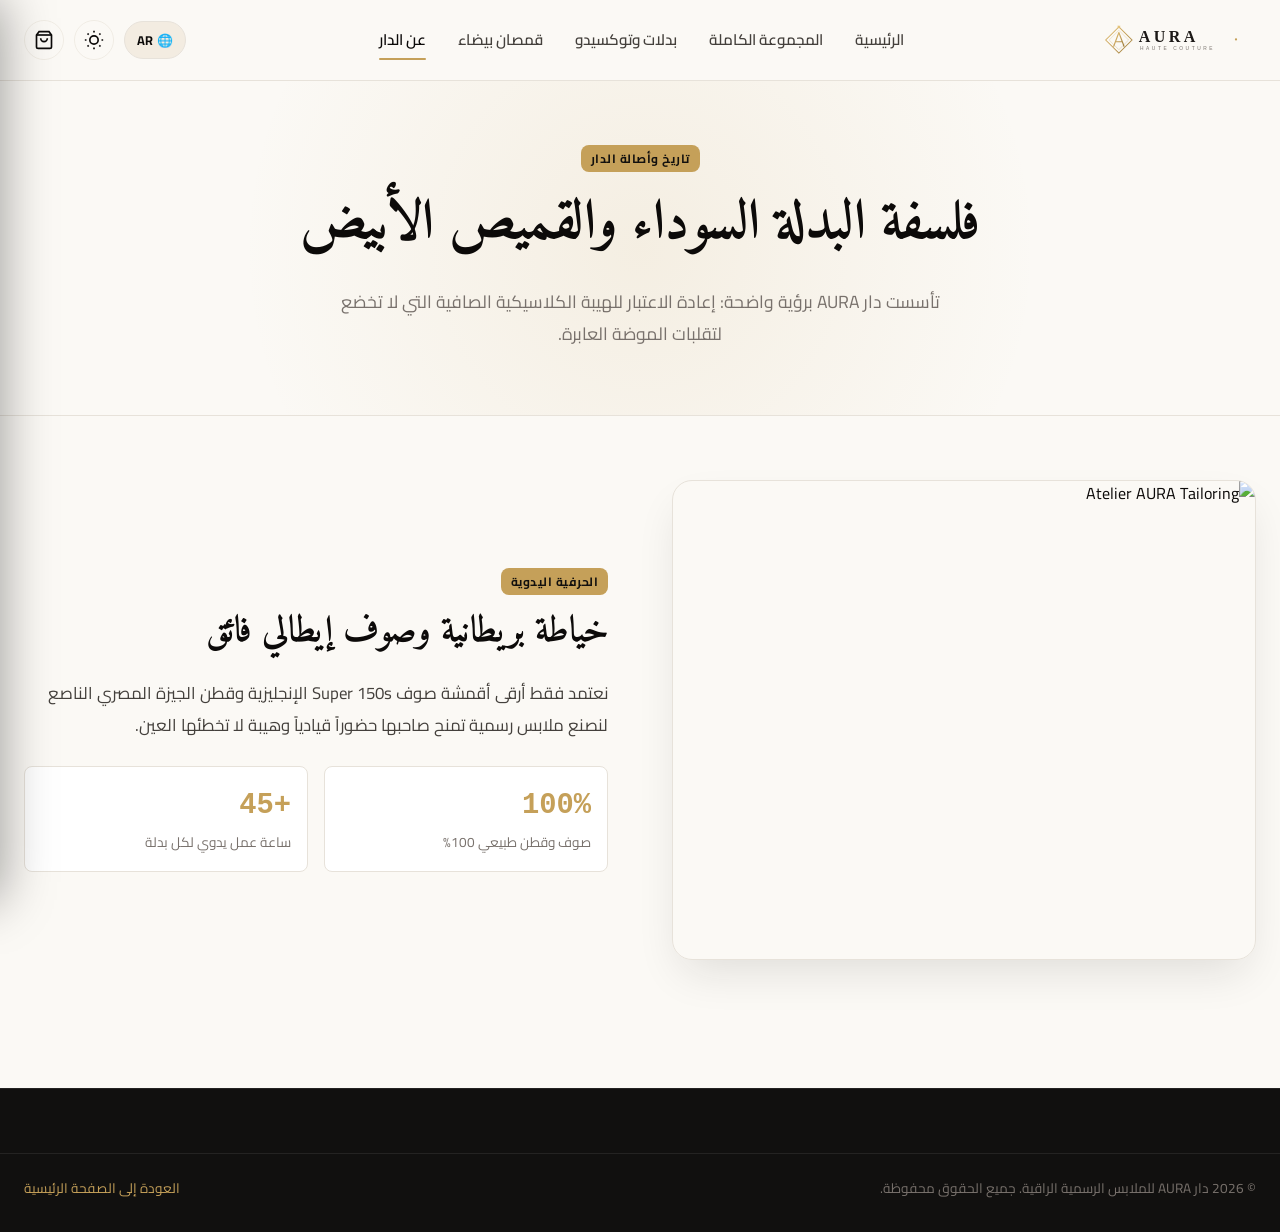
==== commit 45b1c834: "feat: complete formal suits and white shirts catalog, 69 wilayas delivery, native responsive header" ====
--- a/about.html
+++ b/about.html
@@ -1,12 +1,12 @@
 <!DOCTYPE html>
-<html lang="ar" dir="rtl" data-theme="light">
+<html lang="ar" dir="rtl" data-theme="dark">
 <head>
   <meta charset="UTF-8">
   <meta name="viewport" content="width=device-width, initial-scale=1.0">
   <title>قصة الدار — AURA Haute Couture</title>
   <link rel="preconnect" href="https://fonts.googleapis.com">
   <link rel="preconnect" href="https://fonts.gstatic.com" crossorigin>
-  <link href="https://fonts.googleapis.com/css2?family=Cairo:wght@400;500;600;700;800&family=Cormorant+Garamond:ital,wght@0,600;0,700;1,600&family=Montserrat:wght@400;500;600;700&display=swap" rel="stylesheet">
+  <link href="https://fonts.googleapis.com/css2?family=Amiri:ital,wght@0,400;0,700;1,400;1,700&family=Cairo:wght@300;400;500;600;700;800;900&family=Cormorant+Garamond:ital,wght@0,500;0,600;0,700;1,600&family=Montserrat:wght@300;400;500;600;700;800&display=swap" rel="stylesheet">
   <link rel="stylesheet" href="./css/main.css">
   <style>
     .story-hero {
@@ -50,12 +50,14 @@
   <header class="site-header">
     <div class="container header-inner">
       <a href="index.html" class="site-logo">
-        <img src="./assets/icons/logo.svg" alt="AURA Logo">
+        <img src="./assets/icons/logo-light.svg" alt="AURA Logo">
       </a>
       <nav>
         <ul class="main-nav">
           <li><a href="index.html" data-i18n="nav.home">الرئيسية</a></li>
           <li><a href="catalog.html" data-i18n="nav.catalog">المجموعة الكاملة</a></li>
+          <li><a href="catalog.html?category=suits" data-i18n="nav.suits">بدلات وتوكسيدو</a></li>
+          <li><a href="catalog.html?category=shirts" data-i18n="nav.shirts">قمصان بيضاء</a></li>
           <li><a href="about.html" class="active" data-i18n="nav.about">عن الدار</a></li>
         </ul>
       </nav>
@@ -64,7 +66,7 @@
           🌐 <span class="current-lang">AR</span>
         </button>
         <button class="btn-icon theme-toggle" title="Theme">
-          <svg width="20" height="20" viewBox="0 0 24 24" fill="none" stroke="currentColor" stroke-width="2"><circle cx="12" cy="12" r="5"/><path d="M12 1v2M12 21v2M4.22 4.22l1.42 1.42M18.36 18.36l1.42 1.42M1 12h2M21 12h2M4.22 19.78l1.42-1.42M18.36 5.64l1.42-1.42"/></svg>
+          <svg width="20" height="20" viewBox="0 0 24 24" fill="none" stroke="currentColor" stroke-width="2"><path d="M21 12.79A9 9 0 1 1 11.21 3 7 7 0 0 0 21 12.79z"></path></svg>
         </button>
         <button class="btn-icon cart-trigger" title="Cart">
           <span class="cart-count">0</span>
@@ -78,9 +80,9 @@
   <section class="story-hero">
     <div class="container">
       <span class="badge badge-gold" style="margin-bottom: var(--space-sm);" data-i18n="about.badge">تاريخ وأصالة الدار</span>
-      <h1 style="font-size: 3.5rem; margin-bottom: var(--space-md);" data-i18n="about.heroTitle">قصيدة في حب الأناقة والخياطة الرفيعة</h1>
-      <p class="text-muted" style="max-width: 600px; margin: 0 auto; font-size: 1.1rem; line-height: 1.8;" data-i18n="about.heroDesc">
-        تأسست دار AURA برؤية واضحة: خلق توازن أسطوري بين عراقة الحرفية اليدوية وأحدث خطوط الموضة العالمية المعاصرة.
+      <h1 style="font-family:'Amiri',serif; font-size: 3.5rem; margin-bottom: var(--space-md);" data-i18n="about.heroTitle">فلسفة البدلة السوداء والقميص الأبيض</h1>
+      <p class="text-muted" style="max-width: 620px; margin: 0 auto; font-size: 1.1rem; line-height: 1.85;" data-i18n="about.heroDesc">
+        تأسست دار AURA برؤية واضحة: إعادة الاعتبار للهيبة الكلاسيكية الصافية التي لا تخضع لتقلبات الموضة العابرة.
       </p>
     </div>
   </section>
@@ -89,22 +91,22 @@
   <main class="container">
     <div class="story-grid">
       <div class="story-img-frame">
-        <img src="https://images.unsplash.com/photo-1558769132-cb1aea458c5e?q=80&w=1000&auto=format&fit=crop" alt="Atelier">
+        <img src="https://images.unsplash.com/photo-1594938298603-c8148c4dae35?q=80&w=1000&auto=format&fit=crop" alt="Atelier AURA Tailoring">
       </div>
       <div>
         <span class="badge badge-gold" style="margin-bottom: var(--space-sm);" data-i18n="about.artisanBadge">الحرفية اليدوية</span>
-        <h2 style="font-size: 2.3rem; margin-bottom: var(--space-md);" data-i18n="about.artisanTitle">كل غرزة تحكي قصة تفوق وإتقان</h2>
+        <h2 style="font-family:'Amiri',serif; font-size: 2.3rem; margin-bottom: var(--space-md);" data-i18n="about.artisanTitle">خياطة بريطانية وصوف إيطالي فائق</h2>
         <p style="color: var(--color-secondary); line-height: 1.9; font-size: 1.05rem; margin-bottom: var(--space-lg);" data-i18n="about.artisanDesc">
-          في مشغّلنا الخاص، نقضي عشرات الساعات على كل تصميم منفرد. نختار الصوف الإيطالي عالي النقاوة، والحرير الطبيعي المغزول بعناية فائقة، لضمان ملمس يداعب الحواس وقوة تدوم لأجيال.
+          نعتمد فقط أرقى أقمشة صوف Super 150s الإنجليزية وقطن الجيزة المصري الناصع لنصنع ملابس رسمية تمنح صاحبها حضوراً قيادياً وهيبة لا تخطئها العين.
         </p>
         <div style="display: grid; grid-template-columns: 1fr 1fr; gap: var(--space-md);">
           <div style="background: var(--color-card); padding: var(--space-md); border-radius: var(--radius-sm); border: 1px solid var(--color-border);">
             <strong style="font-size: 1.8rem; font-family: var(--font-mono); color: var(--color-accent); display: block;">100%</strong>
-            <span style="font-size: 0.85rem; color: var(--color-muted-foreground);" data-i18n="about.stat1">ألياف طبيعية نقية</span>
+            <span style="font-size: 0.85rem; color: var(--color-muted-foreground);" data-i18n="about.stat1">صوف وقطن طبيعي 100%</span>
           </div>
           <div style="background: var(--color-card); padding: var(--space-md); border-radius: var(--radius-sm); border: 1px solid var(--color-border);">
             <strong style="font-size: 1.8rem; font-family: var(--font-mono); color: var(--color-accent); display: block;">+45</strong>
-            <span style="font-size: 0.85rem; color: var(--color-muted-foreground);" data-i18n="about.stat2">ساعة عمل لكل فستان سهرة</span>
+            <span style="font-size: 0.85rem; color: var(--color-muted-foreground);" data-i18n="about.stat2">ساعة عمل يدوي لكل بدلة</span>
           </div>
         </div>
       </div>
@@ -116,7 +118,7 @@
   <aside class="cart-drawer" id="cart-drawer">
     <div class="cart-drawer-header">
       <div style="display: flex; align-items: center; gap: var(--space-sm);">
-        <h3 style="font-size: 1.25rem;" data-i18n="cart.title">حقيبة المشتريات</h3>
+        <h3 style="font-size: 1.25rem;" data-i18n="cart.title">حقيبة المشتريات الرسمية</h3>
         <span class="badge badge-gold cart-count">0</span>
       </div>
       <button class="btn-icon" id="close-cart-btn" style="border:none;">✕</button>
@@ -134,7 +136,7 @@
   <!-- Footer -->
   <footer class="site-footer" style="margin-top: var(--space-3xl);">
     <div class="container footer-bottom">
-      <p data-i18n="footer.copyright">© 2026 دار AURA للأزياء الراقية.</p>
+      <p data-i18n="footer.copyright">© 2026 دار AURA للملابس الرسمية الراقية.</p>
       <p><a href="index.html" style="color:var(--color-accent);text-decoration:none;" data-i18n="checkout.homeReturn">العودة للرئيسية</a></p>
     </div>
   </footer>
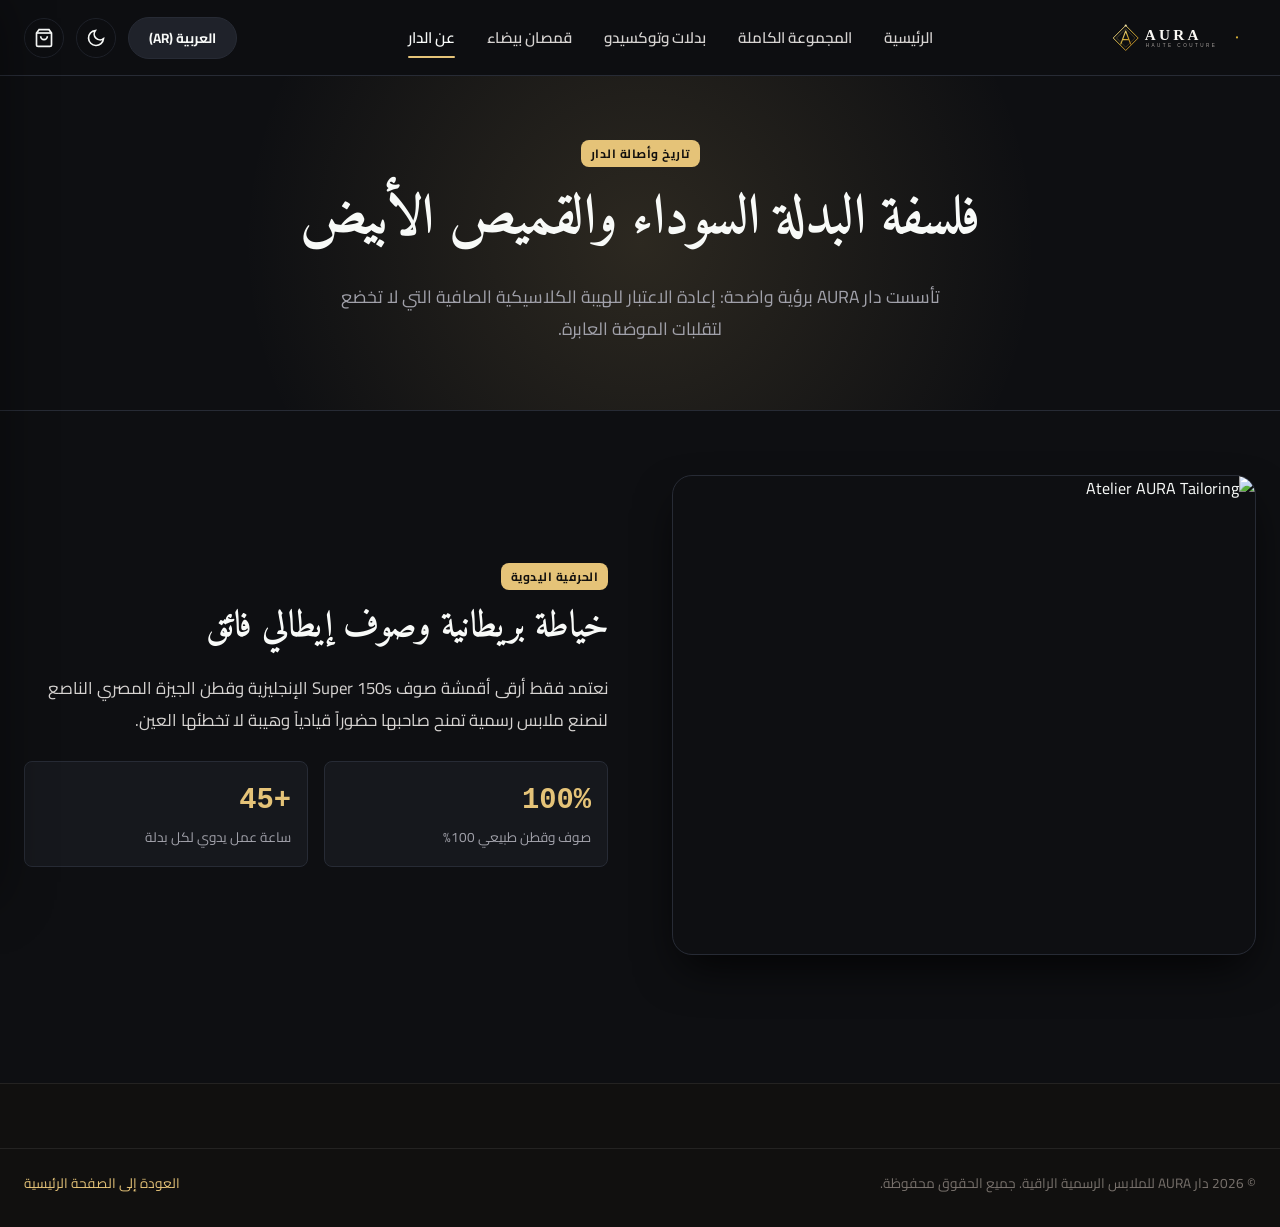
==== commit 2f338e80: "feat: set suits at 15000 DZD, shirts/shoes at 8000 DZD, clean dropdown language selector, hide searc" ====
--- a/about.html
+++ b/about.html
@@ -62,9 +62,13 @@
         </ul>
       </nav>
       <div class="header-tools">
-        <button class="lang-select-btn" title="Language">
-          🌐 <span class="current-lang">AR</span>
-        </button>
+        <div class="lang-dropdown-wrapper">
+          <select class="lang-select-native" aria-label="Language selector">
+            <option value="ar">العربية (AR)</option>
+            <option value="en">English (EN)</option>
+            <option value="fr">Français (FR)</option>
+          </select>
+        </div>
         <button class="btn-icon theme-toggle" title="Theme">
           <svg width="20" height="20" viewBox="0 0 24 24" fill="none" stroke="currentColor" stroke-width="2"><path d="M21 12.79A9 9 0 1 1 11.21 3 7 7 0 0 0 21 12.79z"></path></svg>
         </button>
--- a/css/main.css
+++ b/css/main.css
@@ -18,11 +18,11 @@
   --color-destructive: #DC2626;
 
   /* Typography */
-  --font-serif: 'Cormorant Garamond', 'Cinzel', serif;
+  --font-serif: 'Amiri', 'Cormorant Garamond', serif;
   --font-sans: 'Cairo', 'Montserrat', -apple-system, BlinkMacSystemFont, sans-serif;
   --font-mono: 'JetBrains Mono', monospace;
 
-  /* Spacing Scale (8dp luxury rhythm) */
+  /* Spacing Scale (8dp rhythm) */
   --space-xs: 4px;
   --space-sm: 8px;
   --space-md: 16px;
@@ -91,18 +91,9 @@
   transition: background-color 0.3s ease, color 0.3s ease;
 }
 
-/* RTL vs LTR dynamics */
-html[dir="rtl"] body {
-  direction: rtl;
-  text-align: right;
-}
-
-html[dir="ltr"] body {
-  direction: ltr;
-  text-align: left;
-}
-
-/* Typography Utilities */
+html[dir="rtl"] body { direction: rtl; text-align: right; }
+html[dir="ltr"] body { direction: ltr; text-align: left; }
+
 h1, h2, h3, h4, .font-serif {
   font-family: var(--font-serif);
   font-weight: 700;
@@ -186,25 +177,33 @@
   border-color: var(--color-accent);
 }
 
-/* Language & Theme Selectors */
-.lang-select-btn {
-  display: flex;
-  align-items: center;
-  gap: 4px;
+/* Custom Clean Select for Language (No emoji/icon) */
+.lang-dropdown-wrapper {
+  position: relative;
+  display: inline-flex;
+  align-items: center;
+}
+
+.lang-select-native {
+  appearance: none;
+  -webkit-appearance: none;
   background: var(--color-muted);
   border: 1px solid var(--color-border);
-  padding: 6px 12px;
   border-radius: var(--radius-full);
-  font-size: 0.8rem;
+  padding: 7px 16px;
+  font-family: var(--font-sans);
+  font-size: 0.85rem;
   font-weight: 700;
   color: var(--color-foreground);
   cursor: pointer;
-  font-family: var(--font-sans);
+  outline: none;
   transition: var(--transition-fast);
-}
-
-.lang-select-btn:hover {
+  text-align: center;
+}
+
+.lang-select-native:hover, .lang-select-native:focus {
   border-color: var(--color-accent);
+  box-shadow: 0 0 0 2px var(--color-accent-soft);
 }
 
 /* Container */
@@ -234,7 +233,7 @@
   display: flex;
   justify-content: space-between;
   align-items: center;
-  height: 80px;
+  height: 75px;
 }
 
 .site-logo {
@@ -244,7 +243,7 @@
 }
 
 .site-logo img, .site-logo svg {
-  height: 40px;
+  height: 38px;
   width: auto;
 }
 
@@ -283,7 +282,7 @@
 .header-tools {
   display: flex;
   align-items: center;
-  gap: 10px;
+  gap: 12px;
 }
 
 .cart-trigger {
@@ -323,11 +322,6 @@
   color: #12100E;
 }
 
-.badge-dark {
-  background: rgba(18, 16, 14, 0.85);
-  color: #FFFFFF;
-}
-
 /* Card item */
 .product-card {
   background: var(--color-card);
@@ -350,7 +344,7 @@
   position: relative;
   aspect-ratio: 3 / 4;
   overflow: hidden;
-  background: var(--color-muted);
+  background: #14151B;
 }
 
 .product-thumb img {
@@ -396,19 +390,12 @@
 .product-price {
   font-family: var(--font-mono);
   font-weight: 700;
-  font-size: 1.15rem;
+  font-size: 1.25rem;
   color: var(--color-foreground);
   margin-top: auto;
   display: flex;
   align-items: baseline;
   gap: var(--space-sm);
-}
-
-.product-old-price {
-  font-size: 0.85rem;
-  color: var(--color-muted-foreground);
-  text-decoration: line-through;
-  font-weight: 400;
 }
 
 /* Off-canvas Cart Drawer */
@@ -443,13 +430,11 @@
   flex-direction: column;
 }
 
-/* RTL: Drawer opens from left. LTR: Drawer opens from right */
 html[dir="rtl"] .cart-drawer {
   left: 0;
   right: auto;
   transform: translateX(-100%);
 }
-
 html[dir="rtl"] .cart-drawer.active {
   transform: translateX(0);
 }
@@ -459,7 +444,6 @@
   left: auto;
   transform: translateX(100%);
 }
-
 html[dir="ltr"] .cart-drawer.active {
   transform: translateX(0);
 }
@@ -558,14 +542,40 @@
   color: #78716C;
 }
 
-/* Responsive */
+/* Mobile & Tablet Responsive Optimizations */
 @media (max-width: 992px) {
   .footer-grid { grid-template-columns: 1fr 1fr; }
   .main-nav { display: none; }
 }
 
+@media (max-width: 768px) {
+  .header-search-btn {
+    display: none !important; /* Hide search button from appbar on mobile */
+  }
+  .header-inner {
+    height: 64px;
+  }
+  .site-logo img {
+    height: 32px;
+  }
+  .container {
+    padding: 0 var(--space-md);
+  }
+  .product-body {
+    padding: var(--space-md);
+  }
+  .product-title {
+    font-size: 0.92rem;
+  }
+  .product-price {
+    font-size: 1.1rem;
+  }
+}
+
 @media (max-width: 640px) {
   .footer-grid { grid-template-columns: 1fr; }
-  .header-inner { height: 68px; }
-  .container { padding: 0 var(--space-md); }
-}
+  .product-cards-grid {
+    grid-template-columns: 1fr 1fr !important;
+    gap: 12px !important;
+  }
+}
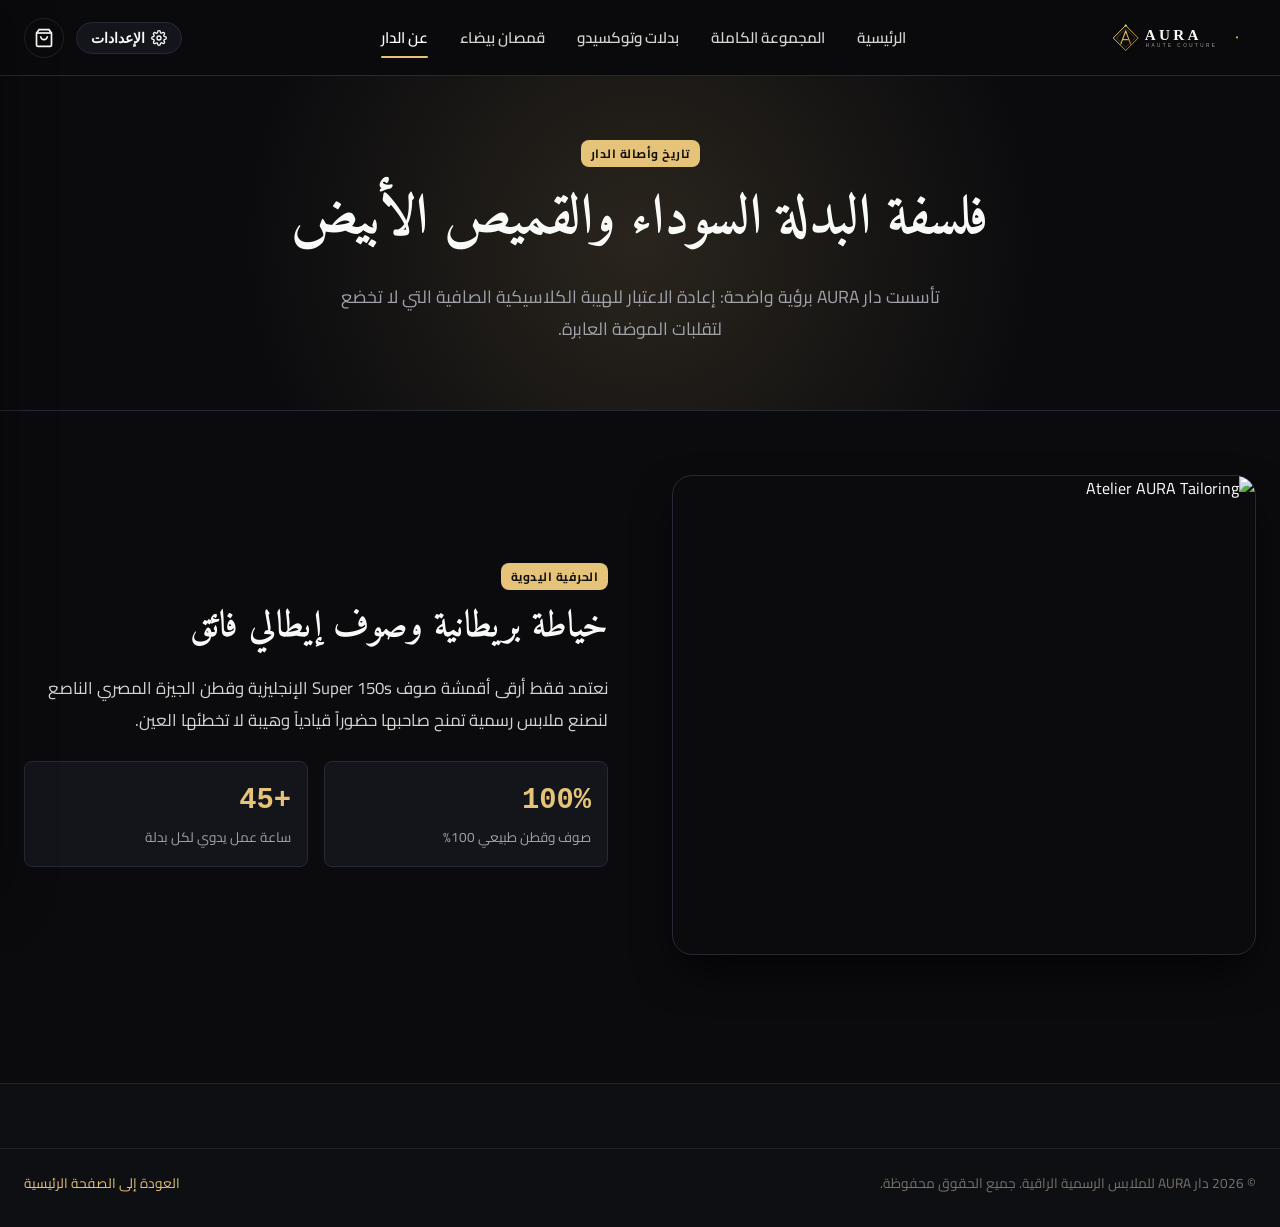
==== commit 8e5f53dd: "feat: direct e-commerce order form, interactive color variants with image swap, unified settings mod" ====
--- a/about.html
+++ b/about.html
@@ -6,7 +6,7 @@
   <title>قصة الدار — AURA Haute Couture</title>
   <link rel="preconnect" href="https://fonts.googleapis.com">
   <link rel="preconnect" href="https://fonts.gstatic.com" crossorigin>
-  <link href="https://fonts.googleapis.com/css2?family=Amiri:ital,wght@0,400;0,700;1,400;1,700&family=Cairo:wght@300;400;500;600;700;800;900&family=Cormorant+Garamond:ital,wght@0,500;0,600;0,700;1,600&family=Montserrat:wght@300;400;500;600;700;800&display=swap" rel="stylesheet">
+  <link href="https://fonts.googleapis.com/css2?family=Amiri:ital,wght@0,400;0,700;1,400;1,700&family=Cairo:wght@300;400;500;600;700;800;900&family=Cinzel:wght@600;700;800&family=Playfair+Display:ital,wght@0,600;0,700;1,600&family=Plus+Jakarta+Sans:wght@300;400;500;600;700;800&display=swap" rel="stylesheet">
   <link rel="stylesheet" href="./css/main.css">
   <style>
     .story-hero {
@@ -62,15 +62,9 @@
         </ul>
       </nav>
       <div class="header-tools">
-        <div class="lang-dropdown-wrapper">
-          <select class="lang-select-native" aria-label="Language selector">
-            <option value="ar">العربية (AR)</option>
-            <option value="en">English (EN)</option>
-            <option value="fr">Français (FR)</option>
-          </select>
-        </div>
-        <button class="btn-icon theme-toggle" title="Theme">
-          <svg width="20" height="20" viewBox="0 0 24 24" fill="none" stroke="currentColor" stroke-width="2"><path d="M21 12.79A9 9 0 1 1 11.21 3 7 7 0 0 0 21 12.79z"></path></svg>
+        <button class="settings-trigger-btn" onclick="openSettingsModal()">
+          <svg width="16" height="16" viewBox="0 0 24 24" fill="none" stroke="currentColor" stroke-width="2"><circle cx="12" cy="12" r="3"/><path d="M19.4 15a1.65 1.65 0 0 0 .33 1.82l.06.06a2 2 0 0 1 0 2.83 2 2 0 0 1-2.83 0l-.06-.06a1.65 1.65 0 0 0-1.82-.33 1.65 1.65 0 0 0-1 1.51V21a2 2 0 0 1-2 2 2 2 0 0 1-2-2v-.09A1.65 1.65 0 0 0 9 19.4a1.65 1.65 0 0 0-1.82.33l-.06.06a2 2 0 0 1-2.83 0 2 2 0 0 1 0-2.83l.06-.06a1.65 1.65 0 0 0 .33-1.82 1.65 1.65 0 0 0-1.51-1H3a2 2 0 0 1-2-2 2 2 0 0 1 2-2h.09A1.65 1.65 0 0 0 4.6 9a1.65 1.65 0 0 0-.33-1.82l-.06-.06a2 2 0 0 1 0-2.83 2 2 0 0 1 2.83 0l.06.06a1.65 1.65 0 0 0 1.82.33H9a1.65 1.65 0 0 0 1-1.51V3a2 2 0 0 1 2-2 2 2 0 0 1 2 2v.09a1.65 1.65 0 0 0 1 1.51 1.65 1.65 0 0 0 1.82-.33l.06-.06a2 2 0 0 1 2.83 0 2 2 0 0 1 0 2.83l-.06.06a1.65 1.65 0 0 0-.33 1.82V9a1.65 1.65 0 0 0 1.51 1H21a2 2 0 0 1 2 2 2 2 0 0 1-2 2h-.09a1.65 1.65 0 0 0-1.51 1z"/></svg>
+          <span data-i18n="settings.trigger">الإعدادات</span>
         </button>
         <button class="btn-icon cart-trigger" title="Cart">
           <span class="cart-count">0</span>
@@ -84,7 +78,7 @@
   <section class="story-hero">
     <div class="container">
       <span class="badge badge-gold" style="margin-bottom: var(--space-sm);" data-i18n="about.badge">تاريخ وأصالة الدار</span>
-      <h1 style="font-family:'Amiri',serif; font-size: 3.5rem; margin-bottom: var(--space-md);" data-i18n="about.heroTitle">فلسفة البدلة السوداء والقميص الأبيض</h1>
+      <h1 style="font-size: 3.5rem; margin-bottom: var(--space-md);" data-i18n="about.heroTitle">فلسفة البدلة السوداء والقميص الأبيض</h1>
       <p class="text-muted" style="max-width: 620px; margin: 0 auto; font-size: 1.1rem; line-height: 1.85;" data-i18n="about.heroDesc">
         تأسست دار AURA برؤية واضحة: إعادة الاعتبار للهيبة الكلاسيكية الصافية التي لا تخضع لتقلبات الموضة العابرة.
       </p>
@@ -99,7 +93,7 @@
       </div>
       <div>
         <span class="badge badge-gold" style="margin-bottom: var(--space-sm);" data-i18n="about.artisanBadge">الحرفية اليدوية</span>
-        <h2 style="font-family:'Amiri',serif; font-size: 2.3rem; margin-bottom: var(--space-md);" data-i18n="about.artisanTitle">خياطة بريطانية وصوف إيطالي فائق</h2>
+        <h2 style="font-size: 2.3rem; margin-bottom: var(--space-md);" data-i18n="about.artisanTitle">خياطة بريطانية وصوف إيطالي فائق</h2>
         <p style="color: var(--color-secondary); line-height: 1.9; font-size: 1.05rem; margin-bottom: var(--space-lg);" data-i18n="about.artisanDesc">
           نعتمد فقط أرقى أقمشة صوف Super 150s الإنجليزية وقطن الجيزة المصري الناصع لنصنع ملابس رسمية تمنح صاحبها حضوراً قيادياً وهيبة لا تخطئها العين.
         </p>
@@ -137,6 +131,32 @@
     </div>
   </aside>
 
+  <!-- Settings Modal Interface -->
+  <div class="settings-overlay" id="settings-modal-overlay">
+    <div class="settings-modal-box">
+      <div style="display:flex; justify-content:space-between; align-items:center; margin-bottom:1.5rem; border-bottom:1px solid var(--color-border); padding-bottom:0.75rem;">
+        <h3 style="font-size:1.2rem;" data-i18n="settings.title">تخصيص الواجهة واللغة</h3>
+        <button class="btn-icon" onclick="closeSettingsModal()" style="border:none;">✕</button>
+      </div>
+      <div class="settings-row">
+        <label class="settings-label" data-i18n="settings.langLabel">لغة العرض</label>
+        <select class="settings-select" id="settings-lang-select" onchange="applySettingsLang(this.value)">
+          <option value="ar">العربية (Arabic - RTL)</option>
+          <option value="en">English (UK/US - LTR)</option>
+          <option value="fr">Français (France - LTR)</option>
+        </select>
+      </div>
+      <div class="settings-row">
+        <label class="settings-label" data-i18n="settings.themeLabel">المظهر</label>
+        <select class="settings-select" id="settings-theme-select" onchange="applySettingsTheme(this.value)">
+          <option value="dark">الوضع الليلي الفاخر (Dark Onyx)</option>
+          <option value="light">الوضع النهاري العاجي (Light Ivory)</option>
+        </select>
+      </div>
+      <button class="btn btn-primary" onclick="closeSettingsModal()" style="width:100%;" data-i18n="settings.close">حفظ وإغلاق</button>
+    </div>
+  </div>
+
   <!-- Footer -->
   <footer class="site-footer" style="margin-top: var(--space-3xl);">
     <div class="container footer-bottom">
@@ -147,5 +167,18 @@
 
   <script src="./js/i18n.js"></script>
   <script src="./js/store.js"></script>
+  <script>
+    function openSettingsModal() {
+      const modal = document.getElementById('settings-modal-overlay');
+      document.getElementById('settings-lang-select').value = window.auraStore.lang;
+      document.getElementById('settings-theme-select').value = window.auraStore.theme;
+      modal.classList.add('show');
+    }
+    function closeSettingsModal() {
+      document.getElementById('settings-modal-overlay').classList.remove('show');
+    }
+    function applySettingsLang(v) { window.auraStore.applyLanguage(v, true); }
+    function applySettingsTheme(v) { window.auraStore.applyTheme(v); }
+  </script>
 </body>
 </html>
--- a/css/main.css
+++ b/css/main.css
@@ -17,9 +17,11 @@
   --color-border-subtle: #F0ECE4;
   --color-destructive: #DC2626;
 
-  /* Typography */
-  --font-serif: 'Amiri', 'Cormorant Garamond', serif;
-  --font-sans: 'Cairo', 'Montserrat', -apple-system, BlinkMacSystemFont, sans-serif;
+  /* Typography Scales */
+  --font-serif-ar: 'Amiri', serif;
+  --font-serif-en: 'Cinzel', 'Playfair Display', serif;
+  --font-sans-ar: 'Cairo', sans-serif;
+  --font-sans-en: 'Plus Jakarta Sans', sans-serif;
   --font-mono: 'JetBrains Mono', monospace;
 
   /* Spacing Scale (8dp rhythm) */
@@ -31,24 +33,21 @@
   --space-2xl: 48px;
   --space-3xl: 64px;
 
-  /* Elevations & Shadows */
+  /* Shadows */
   --shadow-sm: 0 2px 8px rgba(28, 25, 23, 0.04);
   --shadow-md: 0 10px 25px -5px rgba(28, 25, 23, 0.07);
   --shadow-lg: 0 20px 45px -10px rgba(28, 25, 23, 0.12);
-  --shadow-luxury: 0 30px 60px -15px rgba(197, 160, 89, 0.2);
-
-  /* Radii */
+  --shadow-luxury: 0 30px 60px -15px rgba(197, 160, 89, 0.25);
+
   --radius-sm: 8px;
   --radius-md: 14px;
   --radius-lg: 20px;
   --radius-full: 9999px;
 
-  /* Transition curves */
   --transition-smooth: all 0.35s cubic-bezier(0.16, 1, 0.3, 1);
   --transition-fast: all 0.2s ease;
 }
 
-/* Dark Mode Overrides */
 [data-theme="dark"] {
   --color-primary: #FBF9F5;
   --color-on-primary: #1C1917;
@@ -57,20 +56,19 @@
   --color-accent: #E5C378;
   --color-accent-hover: #D4AF37;
   --color-accent-soft: rgba(229, 195, 120, 0.14);
-  --color-background: #0E0F12;
+  --color-background: #0B0B0E;
   --color-foreground: #F8FAF8;
-  --color-card: #16181D;
+  --color-card: #14151B;
   --color-card-foreground: #F8FAF8;
-  --color-muted: #1F222A;
+  --color-muted: #1B1D26;
   --color-muted-foreground: #A1A1AA;
-  --color-border: #272B35;
-  --color-border-subtle: #1E2129;
-  --shadow-sm: 0 2px 8px rgba(0, 0, 0, 0.4);
-  --shadow-md: 0 10px 25px -5px rgba(0, 0, 0, 0.6);
-  --shadow-lg: 0 20px 45px -10px rgba(0, 0, 0, 0.8);
-}
-
-/* Base reset */
+  --color-border: #262936;
+  --color-border-subtle: #1E212B;
+  --shadow-sm: 0 2px 8px rgba(0, 0, 0, 0.5);
+  --shadow-md: 0 10px 25px -5px rgba(0, 0, 0, 0.7);
+  --shadow-lg: 0 20px 45px -10px rgba(0, 0, 0, 0.85);
+}
+
 *, *::before, *::after {
   box-sizing: border-box;
   margin: 0;
@@ -83,7 +81,6 @@
 }
 
 body {
-  font-family: var(--font-sans);
   background-color: var(--color-background);
   color: var(--color-foreground);
   line-height: 1.6;
@@ -91,13 +88,29 @@
   transition: background-color 0.3s ease, color 0.3s ease;
 }
 
-html[dir="rtl"] body { direction: rtl; text-align: right; }
-html[dir="ltr"] body { direction: ltr; text-align: left; }
-
-h1, h2, h3, h4, .font-serif {
-  font-family: var(--font-serif);
-  font-weight: 700;
-  letter-spacing: -0.5px;
+/* Direction & Typography Mapping */
+html[dir="rtl"] body {
+  direction: rtl;
+  text-align: right;
+  font-family: var(--font-sans-ar);
+}
+
+html[dir="rtl"] h1, html[dir="rtl"] h2, html[dir="rtl"] h3, html[dir="rtl"] .font-serif {
+  font-family: var(--font-serif-ar);
+  font-weight: 700;
+  letter-spacing: 0;
+}
+
+html[dir="ltr"] body {
+  direction: ltr;
+  text-align: left;
+  font-family: var(--font-sans-en);
+}
+
+html[dir="ltr"] h1, html[dir="ltr"] h2, html[dir="ltr"] h3, html[dir="ltr"] .font-serif {
+  font-family: var(--font-serif-en);
+  font-weight: 700;
+  letter-spacing: 1px;
 }
 
 .text-accent { color: var(--color-accent); }
@@ -117,7 +130,6 @@
   border: 1px solid transparent;
   transition: var(--transition-smooth);
   text-decoration: none;
-  font-family: var(--font-sans);
 }
 
 .btn-primary {
@@ -142,7 +154,7 @@
 
 .btn-accent:hover {
   transform: translateY(-2px);
-  box-shadow: 0 8px 25px rgba(197, 160, 89, 0.35);
+  box-shadow: 0 8px 25px rgba(197, 160, 89, 0.4);
 }
 
 .btn-outline {
@@ -177,35 +189,6 @@
   border-color: var(--color-accent);
 }
 
-/* Custom Clean Select for Language (No emoji/icon) */
-.lang-dropdown-wrapper {
-  position: relative;
-  display: inline-flex;
-  align-items: center;
-}
-
-.lang-select-native {
-  appearance: none;
-  -webkit-appearance: none;
-  background: var(--color-muted);
-  border: 1px solid var(--color-border);
-  border-radius: var(--radius-full);
-  padding: 7px 16px;
-  font-family: var(--font-sans);
-  font-size: 0.85rem;
-  font-weight: 700;
-  color: var(--color-foreground);
-  cursor: pointer;
-  outline: none;
-  transition: var(--transition-fast);
-  text-align: center;
-}
-
-.lang-select-native:hover, .lang-select-native:focus {
-  border-color: var(--color-accent);
-  box-shadow: 0 0 0 2px var(--color-accent-soft);
-}
-
 /* Container */
 .container {
   width: 100%;
@@ -218,15 +201,15 @@
 .site-header {
   position: sticky;
   top: 0;
-  background: rgba(251, 249, 245, 0.92);
-  backdrop-filter: blur(14px);
+  background: rgba(251, 249, 245, 0.94);
+  backdrop-filter: blur(16px);
   border-bottom: 1px solid var(--color-border);
   z-index: 500;
   transition: var(--transition-fast);
 }
 
 [data-theme="dark"] .site-header {
-  background: rgba(14, 15, 18, 0.92);
+  background: rgba(11, 11, 14, 0.94);
 }
 
 .header-inner {
@@ -305,6 +288,88 @@
   box-shadow: 0 2px 6px rgba(0,0,0,0.15);
 }
 
+/* Clean Settings Control Trigger */
+.settings-trigger-btn {
+  display: inline-flex;
+  align-items: center;
+  gap: 6px;
+  padding: 7px 14px;
+  border-radius: var(--radius-full);
+  border: 1px solid var(--color-border);
+  background: var(--color-card);
+  color: var(--color-foreground);
+  font-size: 0.85rem;
+  font-weight: 700;
+  cursor: pointer;
+  transition: var(--transition-fast);
+}
+
+.settings-trigger-btn:hover {
+  border-color: var(--color-accent);
+  box-shadow: 0 0 0 2px var(--color-accent-soft);
+}
+
+/* Settings Modal Backdrop & Box */
+.settings-overlay {
+  position: fixed;
+  inset: 0;
+  background: rgba(0, 0, 0, 0.65);
+  backdrop-filter: blur(6px);
+  z-index: 1500;
+  display: none;
+  place-items: center;
+  padding: 1rem;
+}
+
+.settings-overlay.show {
+  display: grid;
+}
+
+.settings-modal-box {
+  background: var(--color-card);
+  border: 1px solid var(--color-accent);
+  border-radius: var(--radius-lg);
+  padding: var(--space-2xl);
+  max-width: 420px;
+  width: 100%;
+  box-shadow: var(--shadow-luxury);
+  animation: modalPop 0.3s cubic-bezier(0.16, 1, 0.3, 1);
+  position: relative;
+}
+
+@keyframes modalPop {
+  from { transform: scale(0.92); opacity: 0; }
+  to { transform: scale(1); opacity: 1; }
+}
+
+.settings-row {
+  margin-bottom: var(--space-xl);
+}
+
+.settings-label {
+  font-size: 0.95rem;
+  font-weight: 700;
+  margin-bottom: var(--space-sm);
+  display: block;
+}
+
+.settings-select {
+  width: 100%;
+  padding: 12px 16px;
+  border-radius: var(--radius-sm);
+  border: 1px solid var(--color-border);
+  background: var(--color-background);
+  color: var(--color-foreground);
+  font-size: 0.95rem;
+  font-weight: 600;
+  outline: none;
+  cursor: pointer;
+}
+
+.settings-select:focus {
+  border-color: var(--color-accent);
+}
+
 /* Badge tags */
 .badge {
   display: inline-flex;
@@ -375,7 +440,6 @@
 }
 
 .product-title {
-  font-family: var(--font-sans);
   font-size: 1.05rem;
   font-weight: 700;
   color: var(--color-foreground);
@@ -390,12 +454,75 @@
 .product-price {
   font-family: var(--font-mono);
   font-weight: 700;
-  font-size: 1.25rem;
+  font-size: 1.3rem;
   color: var(--color-foreground);
   margin-top: auto;
   display: flex;
   align-items: baseline;
   gap: var(--space-sm);
+}
+
+/* Color Circles on Card & Detail */
+.product-colors-preview {
+  display: flex;
+  gap: 6px;
+  margin-top: var(--space-sm);
+}
+
+.color-dot-choice {
+  width: 22px;
+  height: 22px;
+  border-radius: 50%;
+  cursor: pointer;
+  border: 2px solid transparent;
+  transition: transform 0.2s;
+  box-shadow: 0 1px 3px rgba(0,0,0,0.3);
+}
+
+.color-dot-choice.active {
+  border-color: var(--color-accent);
+  transform: scale(1.15);
+}
+
+/* Direct E-Commerce COD Order Form Card */
+.fast-checkout-card {
+  background: var(--color-card);
+  border: 1.5px solid var(--color-accent);
+  border-radius: var(--radius-lg);
+  padding: var(--space-xl);
+  margin-top: var(--space-xl);
+  box-shadow: var(--shadow-luxury);
+}
+
+.fast-form-grid {
+  display: grid;
+  grid-template-columns: 1fr 1fr;
+  gap: var(--space-md);
+  margin-top: var(--space-md);
+}
+
+.fast-field {
+  display: flex;
+  flex-direction: column;
+  gap: 6px;
+}
+
+.fast-field.full {
+  grid-column: 1 / -1;
+}
+
+.fast-input, .fast-select {
+  padding: 12px 16px;
+  border-radius: var(--radius-sm);
+  border: 1px solid var(--color-border);
+  background: var(--color-background);
+  color: var(--color-foreground);
+  font-size: 0.95rem;
+  outline: none;
+}
+
+.fast-input:focus, .fast-select:focus {
+  border-color: var(--color-accent);
 }
 
 /* Off-canvas Cart Drawer */
@@ -435,18 +562,14 @@
   right: auto;
   transform: translateX(-100%);
 }
-html[dir="rtl"] .cart-drawer.active {
-  transform: translateX(0);
-}
+html[dir="rtl"] .cart-drawer.active { transform: translateX(0); }
 
 html[dir="ltr"] .cart-drawer {
   right: 0;
   left: auto;
   transform: translateX(100%);
 }
-html[dir="ltr"] .cart-drawer.active {
-  transform: translateX(0);
-}
+html[dir="ltr"] .cart-drawer.active { transform: translateX(0); }
 
 .cart-drawer-header {
   padding: var(--space-lg);
@@ -481,9 +604,7 @@
   background: var(--color-muted);
 }
 
-.cart-item-info {
-  flex-grow: 1;
-}
+.cart-item-info { flex-grow: 1; }
 
 .cart-drawer-footer {
   padding: var(--space-lg);
@@ -493,7 +614,7 @@
 
 /* Footer */
 .site-footer {
-  background: #11100F;
+  background: #0E0F12;
   color: #D6D3D1;
   padding: var(--space-3xl) 0 var(--space-xl);
   border-top: 1px solid rgba(255, 255, 255, 0.08);
@@ -528,9 +649,7 @@
   transition: color 0.2s;
 }
 
-.footer-col a:hover {
-  color: var(--color-accent);
-}
+.footer-col a:hover { color: var(--color-accent); }
 
 .footer-bottom {
   padding-top: var(--space-lg);
@@ -542,34 +661,21 @@
   color: #78716C;
 }
 
-/* Mobile & Tablet Responsive Optimizations */
+/* Mobile & Tablet Optimizations */
 @media (max-width: 992px) {
   .footer-grid { grid-template-columns: 1fr 1fr; }
   .main-nav { display: none; }
 }
 
 @media (max-width: 768px) {
-  .header-search-btn {
-    display: none !important; /* Hide search button from appbar on mobile */
-  }
-  .header-inner {
-    height: 64px;
-  }
-  .site-logo img {
-    height: 32px;
-  }
-  .container {
-    padding: 0 var(--space-md);
-  }
-  .product-body {
-    padding: var(--space-md);
-  }
-  .product-title {
-    font-size: 0.92rem;
-  }
-  .product-price {
-    font-size: 1.1rem;
-  }
+  .header-search-btn { display: none !important; }
+  .header-inner { height: 64px; }
+  .site-logo img { height: 30px; }
+  .container { padding: 0 var(--space-md); }
+  .product-body { padding: var(--space-md); }
+  .product-title { font-size: 0.92rem; }
+  .product-price { font-size: 1.15rem; }
+  .fast-form-grid { grid-template-columns: 1fr; }
 }
 
 @media (max-width: 640px) {
